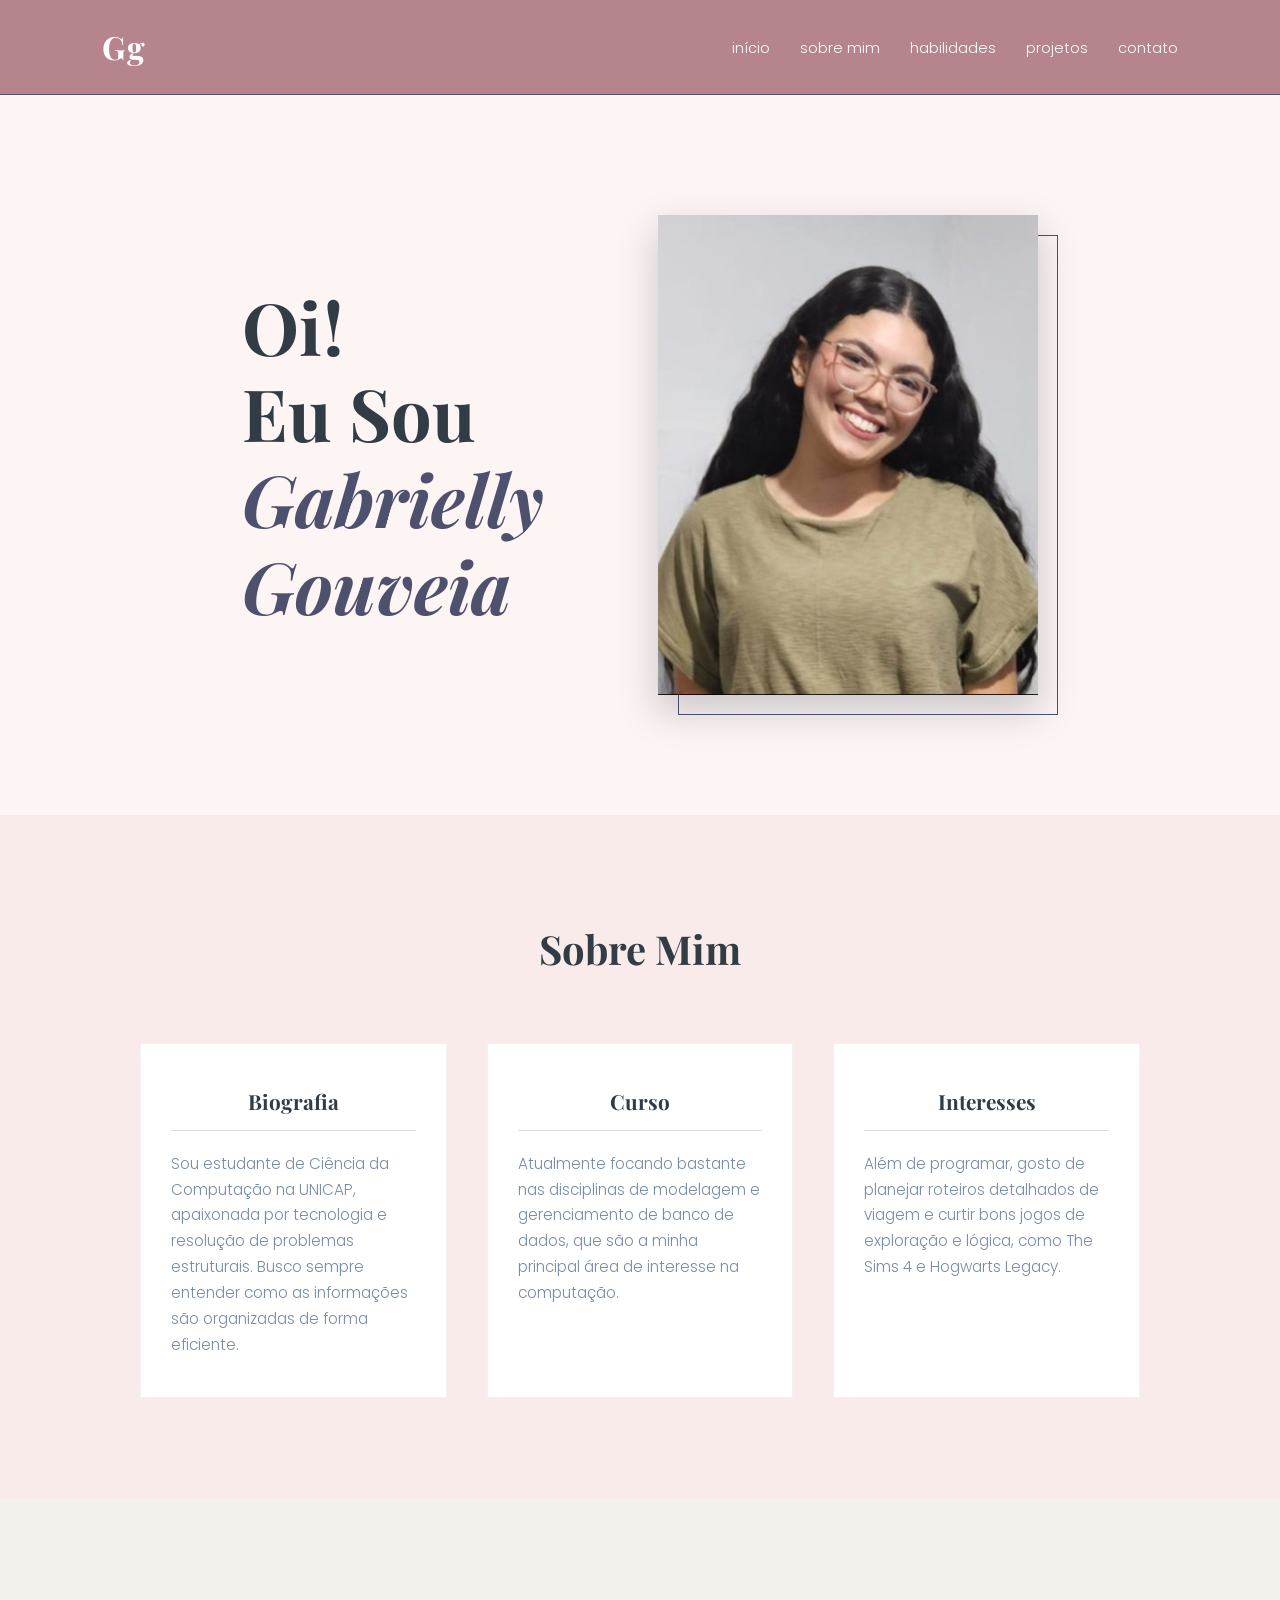
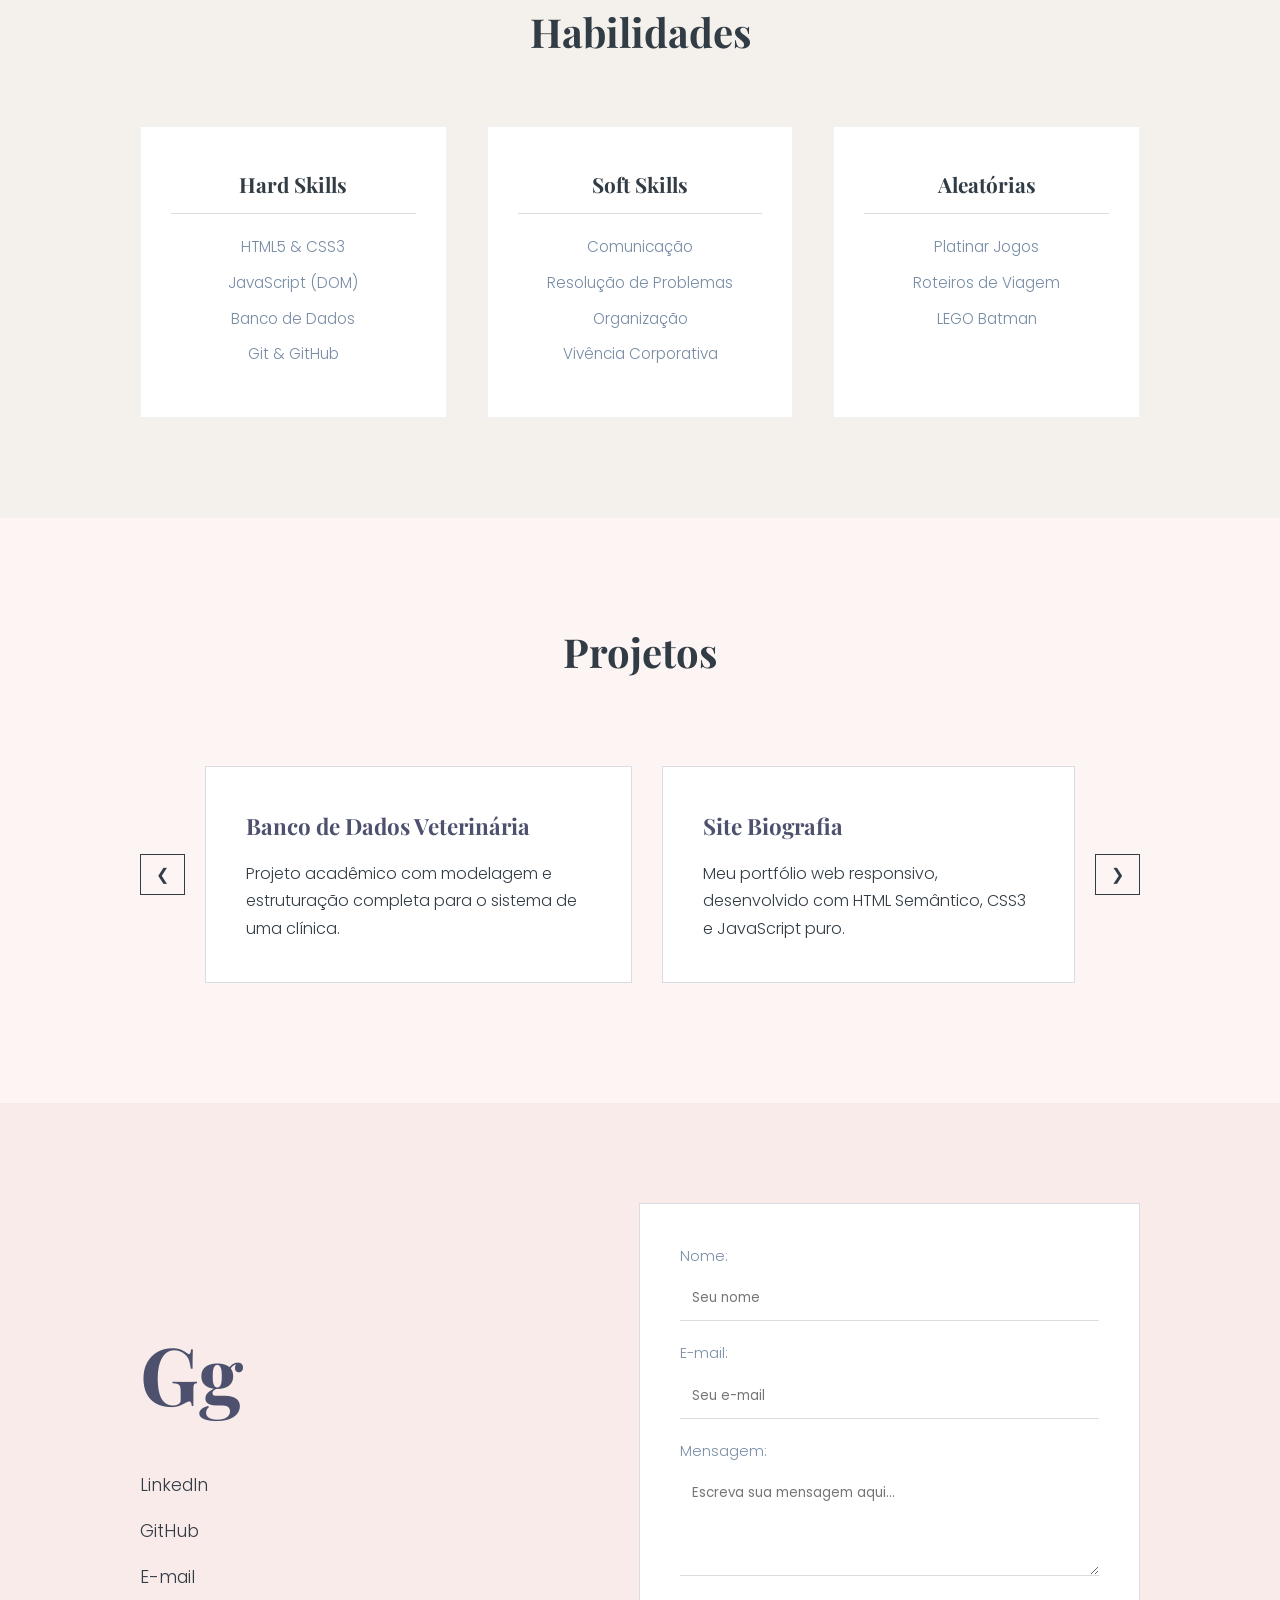
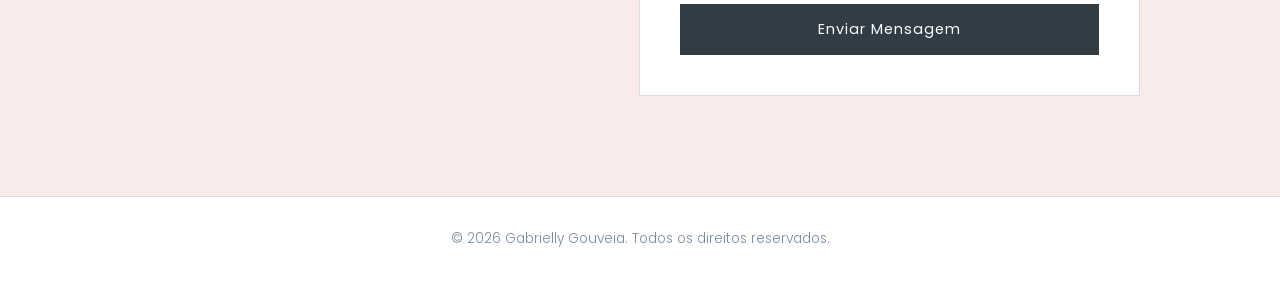
==== index.html @ be33863e "Troca de cores e nome" ====
<!DOCTYPE html>
<html lang="pt-BR">
<head>
    <meta charset="UTF-8">
    <meta name="viewport" content="width=device-width, initial-scale=1.0">
    <title>Gg - Portfólio Gabrielly</title>
    <link href="https://fonts.googleapis.com/css2?family=Playfair+Display:wght@400;700&family=Poppins:wght@300;400;600&display=swap" rel="stylesheet">
    <link rel="stylesheet" href="css/style.css">
</head>
<body>

    <header>
        <div class="logo-area">
            <h1>Gg</h1>
        </div>
        
        <button id="menu-hamburguer">☰</button>

        <nav id="nav-menu">
            <ul>
                <li><a href="#inicio">Início</a></li>
                <li><a href="#sobre-mim">Sobre Mim</a></li>
                <li><a href="#habilidades">Habilidades</a></li>
                <li><a href="#projetos">Projetos</a></li>
                <li><a href="#contato">Contato</a></li>
            </ul>
        </nav>
    </header>

    <main>
        <section id="inicio" class="hero">
            <div class="hero-texto">
                <h2>Oi!<br>Eu Sou<br><span class="nome-destaque">Gabrielly<br>Gouveia</span></h2>
            </div>
            <div class="hero-foto-container">
                <div class="bloco-composicao"></div>
                <img src="img/euverde.jpeg" alt="Foto Gabrielly Gouveia" class="foto-principal">
            </div>
        </section>

        <section id="sobre-mim" class="bg-secundario">
            <div class="conteudo-secao">
                <h2>Sobre Mim</h2>
                <div class="grid-3-colunas">
                    <article class="card">
                        <h3>Biografia</h3>
                        <p>Sou estudante de Ciência da Computação na UNICAP, apaixonada por tecnologia e resolução de problemas estruturais. Busco sempre entender como as informações são organizadas de forma eficiente.</p>
                    </article>
                    <article class="card">
                        <h3>Curso</h3>
                        <p>Atualmente focando bastante nas disciplinas de modelagem e gerenciamento de banco de dados, que são a minha principal área de interesse na computação.</p>
                    </article>
                    <article class="card">
                        <h3>Interesses</h3>
                        <p>Além de programar, gosto de planejar roteiros detalhados de viagem e curtir bons jogos de exploração e lógica, como The Sims 4 e Hogwarts Legacy.</p>
                    </article>
                </div>
            </div>
        </section>

        <section id="habilidades">
            <div class="conteudo-secao">
                <h2>Habilidades</h2>
                <div class="grid-3-colunas">
                    <article class="card-habilidade">
                        <h3>Hard Skills</h3>
                        <ul>
                            <li>HTML5 & CSS3</li>
                            <li>JavaScript (DOM)</li>
                            <li>Banco de Dados</li>
                            <li>Git & GitHub</li>
                        </ul>
                    </article>
                    <article class="card-habilidade">
                        <h3>Soft Skills</h3>
                        <ul>
                            <li>Comunicação</li>
                            <li>Resolução de Problemas</li>
                            <li>Organização</li>
                            <li>Vivência Corporativa</li>
                        </ul>
                    </article>
                    <article class="card-habilidade">
                        <h3>Aleatórias</h3>
                        <ul>
                            <li>Platinar Jogos</li>
                            <li>Roteiros de Viagem</li>
                            <li>LEGO Batman</li>
                        </ul>
                    </article>
                </div>
            </div>
        </section>

        <section id="projetos" class="bg-secundario">
            <div class="conteudo-secao">
                <h2>Projetos</h2>
                <div class="carrossel-wrapper">
                    <button id="btn-ant" class="seta-carrossel">❮</button>
                    
                    <div class="projetos-container">
                        <article class="projeto-item">
                            <h3>Banco de Dados Veterinária</h3>
                            <p>Projeto acadêmico com modelagem e estruturação completa para o sistema de uma clínica.</p>
                        </article>
                        <article class="projeto-item">
                            <h3>Site Biografia</h3>
                            <p>Meu portfólio web responsivo, desenvolvido com HTML Semântico, CSS3 e JavaScript puro.</p>
                        </article>
                        </div>

                    <button id="btn-prox" class="seta-carrossel">❯</button>
                </div>
            </div>
        </section>

        <section id="contato">
            <div class="conteudo-secao contato-container">
                <div class="contato-info">
                    <h1 class="logo-grande">Gg</h1>
                    <div class="redes-links">
                        <a href="#" target="_blank">LinkedIn</a>
                        <a href="#" target="_blank">GitHub</a>
                        <a href="#">E-mail</a>
                    </div>
                </div>
                
                <form id="form-contato" class="form-estilizado">
                    <div>
                        <label for="nome">Nome:</label>
                        <input type="text" id="nome" name="nome" placeholder="Seu nome">
                    </div>
                    <div>
                        <label for="email">E-mail:</label>
                        <input type="email" id="email" name="email" placeholder="Seu e-mail">
                    </div>
                    <div>
                        <label for="mensagem">Mensagem:</label>
                        <textarea id="mensagem" name="mensagem" rows="4" placeholder="Escreva sua mensagem aqui..."></textarea>
                    </div>
                    <button type="submit">Enviar Mensagem</button>
                </form>
            </div>
        </section>
    </main>

    <footer>
        <p>&copy; <span id="ano-atual"></span> Gabrielly Gouveia. Todos os direitos reservados.</p>
    </footer>

    <script src="js/script.js"></script>
</body>
</html>
---- css/style.css ----
/* --- PALETA DE CORES DEFINITIVA --- */
:root {
    --azul-ardosia: #4d516d;    /* Detalhes do menu e interações */
    --azul-texto: #313c45;       /* Textos principais */
    --azul-secundario: #778ca4;   /* Textos mais leves/parágrafos */
    
    --rosa-antigo: #b5848d;      /* Cor principal da barra de navegação */
    
    /* Fundos alternados claríssimos */
    --bg-creme-rosa: #fdf4f4;    /* Tom 1 (Início e Projetos) */
    --bg-blush-suave: #f9ebea;    /* Tom 2 (Sobre Mim e Contato) */
    --bg-rosado: #f4f0ec;    /* Tom 3 (Habilidades) */
    
    --branco-puro: #ffffff;      /* Para os cards saltarem da tela */
    --linha-delicada: rgba(77, 81, 109, 0.2); 
}

/* --- RESET BÁSICO --- */
* {
    margin: 0;
    padding: 0;
    box-sizing: border-box;
}

body {
    /* Fonte Poppins para leitura limpa */
    font-family: 'Poppins', sans-serif;
    background-color: var(--bg-creme-rosa); 
    color: var(--azul-texto);
    line-height: 1.7;
    font-weight: 300;
}

/* Fonte Playfair Display para todos os títulos (A estética "Ananya") */
h1, h2, h3, .logo-grande, .nome-destaque {
    font-family: 'Playfair Display', serif;
    font-weight: 700;
}

/* --- HEADER MINIMALISTA --- */
header {
    background-color: var(--rosa-antigo);
    padding: 20px 8%;
    display: flex; 
    justify-content: space-between;
    align-items: center;
    position: sticky; 
    top: 0;
    z-index: 1000;
    /* Linha fina e delicada na cor exata que você pediu */
    border-bottom: 1px solid var(--azul-ardosia);
}

header h1 {
    font-size: 2rem;
    color: var(--branco-puro);
    letter-spacing: 1px;
}

nav ul {
    list-style: none;
    display: flex;
    gap: 30px;
}

nav a {
    color: var(--branco-puro);
    text-decoration: none;
    font-size: 0.9rem;
    transition: 0.3s;
    text-transform: lowercase; /* Dá um ar mais moderno e sutil */
}

nav a:hover {
    color: var(--azul-texto); 
}

#menu-hamburguer {
    display: none;
    background: none;
    border: none;
    color: var(--branco-puro);
    font-size: 25px;
    cursor: pointer;
}

/* --- SEÇÕES E DIVISÓRIAS (Com as cores que você mapeou) --- */
section {
    padding: 100px 8%;
}

#inicio, #projetos {
    background-color: var(--bg-creme-rosa);
}

#sobre-mim, #contato {
    background-color: var(--bg-blush-suave);
}

#habilidades {
    background-color: var(--bg-rosado);
}

.bg-branco {
    background-color: var(--branco-puro);
}

.conteudo-secao {
    max-width: 1000px;
    margin: 0 auto;
}

h2 {
    font-size: 2.5rem;
    margin-bottom: 60px;
    text-align: center;
    color: var(--azul-texto); 
}

/* --- HERO SECTION (INÍCIO) --- */
.hero {
    display: flex;
    justify-content: space-between;
    align-items: center;
    min-height: 80vh;
    max-width: 1000px;
    margin: 0 auto;
    gap: 50px;
}

.hero-texto h2 {
    text-align: left;
    font-size: 4.5rem; /* Letra bem grande como na referência */
    line-height: 1.2;
    color: var(--azul-texto);
    margin-bottom: 0;
}

.nome-destaque {
    color: var(--azul-ardosia);
    font-style: italic; /* Toque elegante no nome */
}

.hero-foto-container {
    position: relative;
    width: 380px;
    height: 480px;
}

/* Bloco estético mais sutil */
.bloco-composicao {
    position: absolute;
    top: 20px;
    left: 20px;
    width: 100%;
    height: 100%;
    border: 1px solid var(--azul-ardosia); /* Apenas o contorno vazado, bem chique */
    z-index: 1;
}

.foto-principal {
    position: absolute;
    width: 100%;
    height: 100%;
    object-fit: cover;
    z-index: 2;
    /* AQUI ESTÁ A SOMBRA ADICIONADA: Elegante e suave */
    box-shadow: 0 15px 35px rgba(49, 60, 69, 0.25);
}

/* --- GRIDS (SOBRE MIM E HABILIDADES) --- */
.grid-3-colunas {
    display: flex;
    justify-content: space-between;
    gap: 40px;
}

.card, .card-habilidade {
    background-color: var(--branco-puro);
    padding: 40px 30px;
    flex: 1;
    border: 1px solid rgba(0,0,0,0.05); /* Borda quase invisível */
    transition: transform 0.3s ease;
}

/* Invertendo a cor do card se ele estiver na seção branca */
.bg-branco .card {
    background-color: var(--bg-creme-rosa);
    border: none;
}

.card:hover, .card-habilidade:hover {
    transform: translateY(-5px);
}

.card h3, .card-habilidade h3 {
    color: var(--azul-texto);
    margin-bottom: 20px;
    font-size: 1.3rem;
    text-align: center;
    border-bottom: 1px solid var(--linha-delicada);
    padding-bottom: 10px;
}

.card p, .card-habilidade ul {
    font-size: 0.95rem;
    color: var(--azul-secundario);
}

.card-habilidade ul {
    list-style-type: none; /* Tirando as bolinhas pra ficar mais limpo */
    text-align: center;
}

.card-habilidade li {
    margin-bottom: 10px;
}

/* --- CARROSSEL DE PROJETOS --- */
.carrossel-wrapper { 
    display: flex; 
    align-items: center; 
    gap: 20px; 
}

.projetos-container { 
    display: flex; 
    overflow-x: auto; 
    gap: 30px; 
    scroll-behavior: smooth; 
    padding: 20px 0; 
}

.projetos-container::-webkit-scrollbar { 
    display: none; 
}

.projeto-item {
    min-width: 320px;
    background: var(--branco-puro);
    padding: 40px;
    border: 1px solid var(--linha-delicada);
}

.projeto-item h3 {
    color: var(--azul-ardosia);
    margin-bottom: 15px;
    font-size: 1.4rem;
}

.seta-carrossel {
    background-color: transparent;
    color: var(--azul-texto);
    border: 1px solid var(--azul-texto);
    padding: 10px 15px;
    cursor: pointer;
    font-size: 1rem;
    transition: 0.3s;
}

.seta-carrossel:hover {
    background-color: var(--azul-texto);
    color: var(--branco-puro);
}

/* --- CONTATO --- */
.contato-container {
    display: flex;
    justify-content: space-between;
    gap: 80px;
    align-items: center;
}

.contato-info { flex: 1; }

.logo-grande { 
    font-size: 5rem; 
    color: var(--azul-ardosia); 
    margin-bottom: 30px; 
}

.redes-links { 
    display: flex; 
    flex-direction: column; 
    gap: 15px; 
}

.redes-links a { 
    color: var(--azul-texto); 
    text-decoration: none; 
    font-size: 1.1rem; 
    border-bottom: 1px solid transparent;
    width: fit-content;
    transition: 0.3s;
}

.redes-links a:hover {
    border-bottom: 1px solid var(--azul-ardosia);
    color: var(--azul-ardosia);
}

.form-estilizado { 
    flex: 1; 
    background: var(--branco-puro); 
    padding: 40px; 
    border: 1px solid var(--linha-delicada);
}

.form-estilizado div { margin-bottom: 20px; }
.form-estilizado label { display: block; margin-bottom: 8px; font-size: 0.9rem; color: var(--azul-secundario); }
.form-estilizado input, .form-estilizado textarea { 
    width: 100%; 
    padding: 12px; 
    border: none; 
    border-bottom: 1px solid var(--linha-delicada); 
    background-color: transparent;
    font-family: 'Poppins', sans-serif;
    outline: none;
    color: var(--azul-texto);
}
.form-estilizado input:focus, .form-estilizado textarea:focus {
    border-bottom: 1px solid var(--azul-ardosia);
}

.form-estilizado button { 
    background-color: var(--azul-texto); 
    color: var(--branco-puro); 
    border: none; 
    padding: 15px 30px; 
    cursor: pointer; 
    font-family: 'Poppins', sans-serif;
    font-size: 0.9rem;
    letter-spacing: 1px;
    width: 100%; 
    transition: 0.3s;
}
.form-estilizado button:hover { 
    background-color: var(--azul-ardosia); 
}

/* --- FOOTER --- */
footer { 
    background-color: var(--branco-puro);
    color: var(--azul-secundario); 
    text-align: center; 
    padding: 30px; 
    font-size: 0.85rem;
    border-top: 1px solid var(--linha-delicada);
}

/* --- RESPONSIVIDADE (MOBILE) --- */
@media (max-width: 900px) {
    header { padding: 15px 5%; }
    
    #menu-hamburguer { display: block; }
    #nav-menu { display: none; position: absolute; top: 70px; left: 0; width: 100%; background-color: var(--rosa-antigo); border-bottom: 1px solid var(--linha-delicada); }
    #nav-menu.ativo { display: block; }
    #nav-menu ul { flex-direction: column; text-align: center; padding: 30px 0; gap: 20px;}
    
    .hero { flex-direction: column; text-align: center; padding-top: 50px; }
    .hero-texto h2 { text-align: center; font-size: 3.5rem; }
    .hero-foto-container { width: 100%; max-width: 350px; height: 400px; margin-top: 30px; }
    
    .grid-3-colunas { flex-direction: column; gap: 30px; }
    .contato-container { flex-direction: column; text-align: center; gap: 40px; }
    .redes-links { align-items: center; }
}
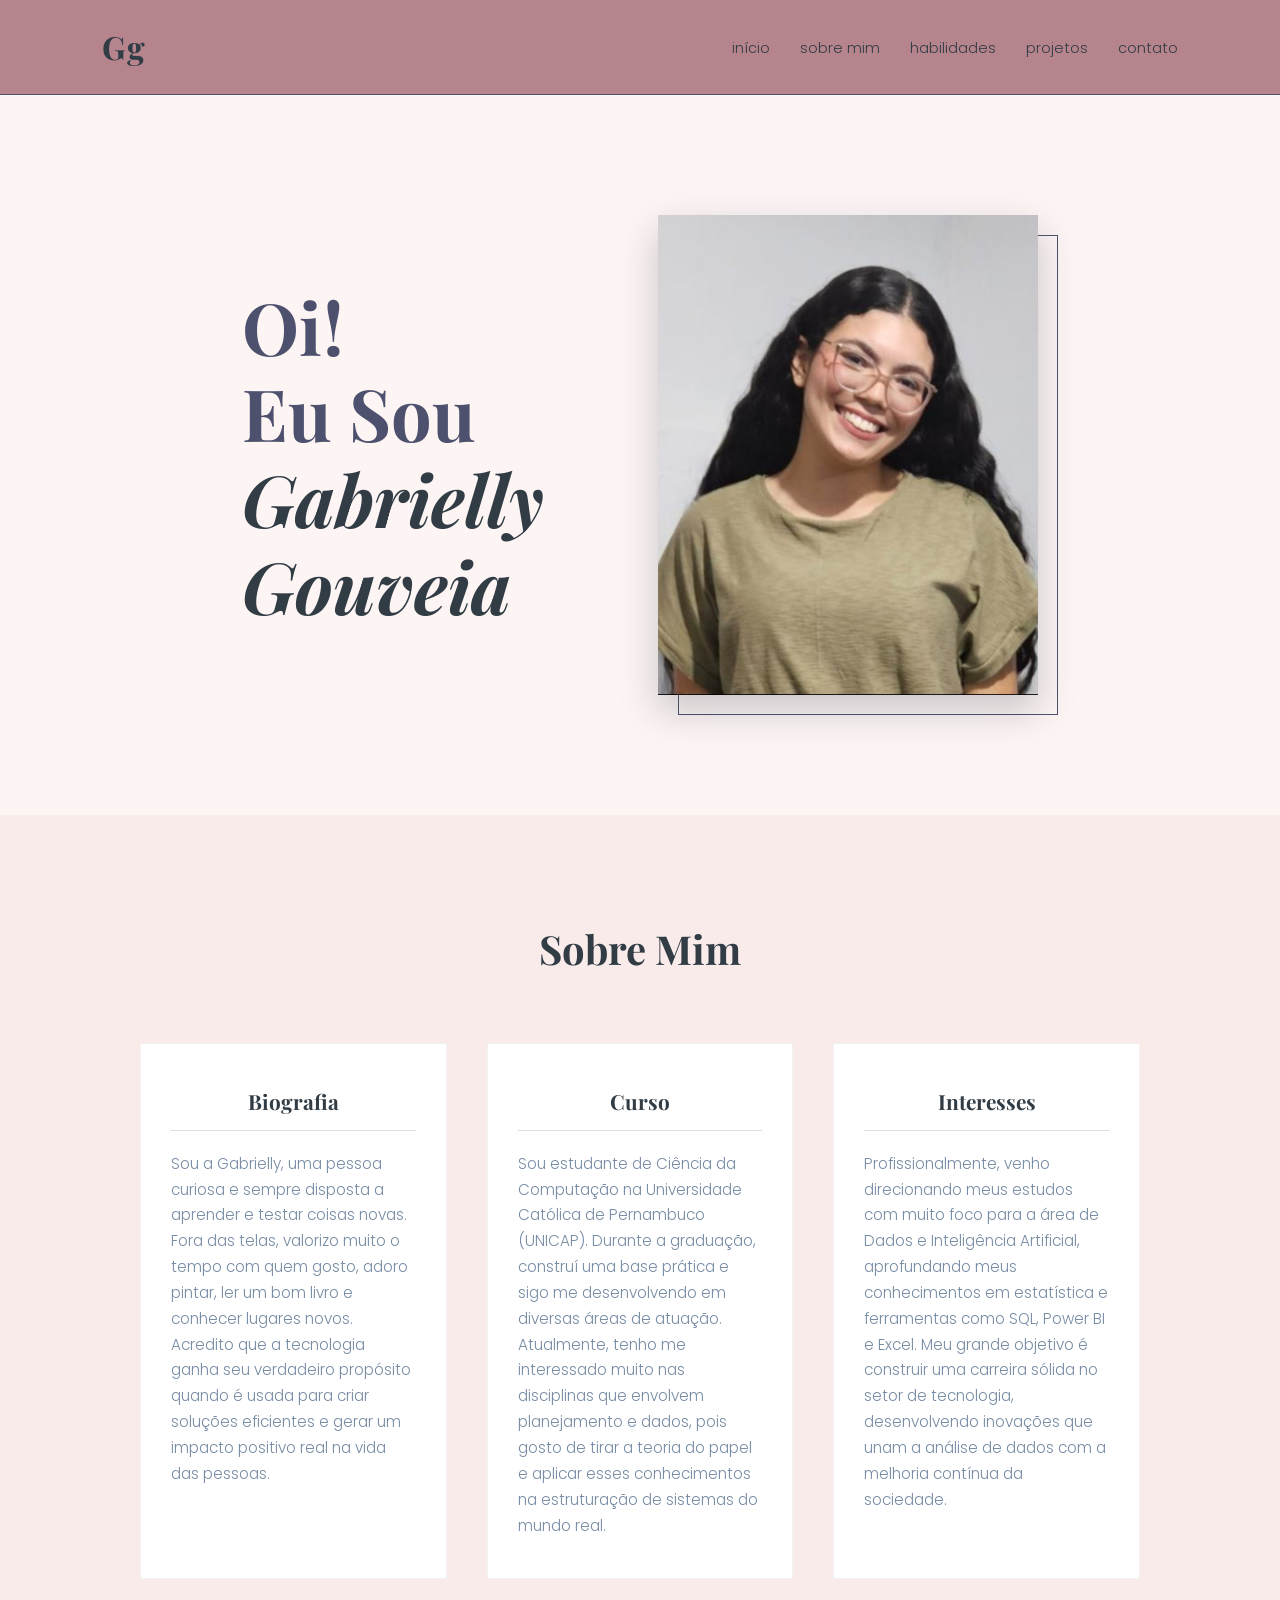
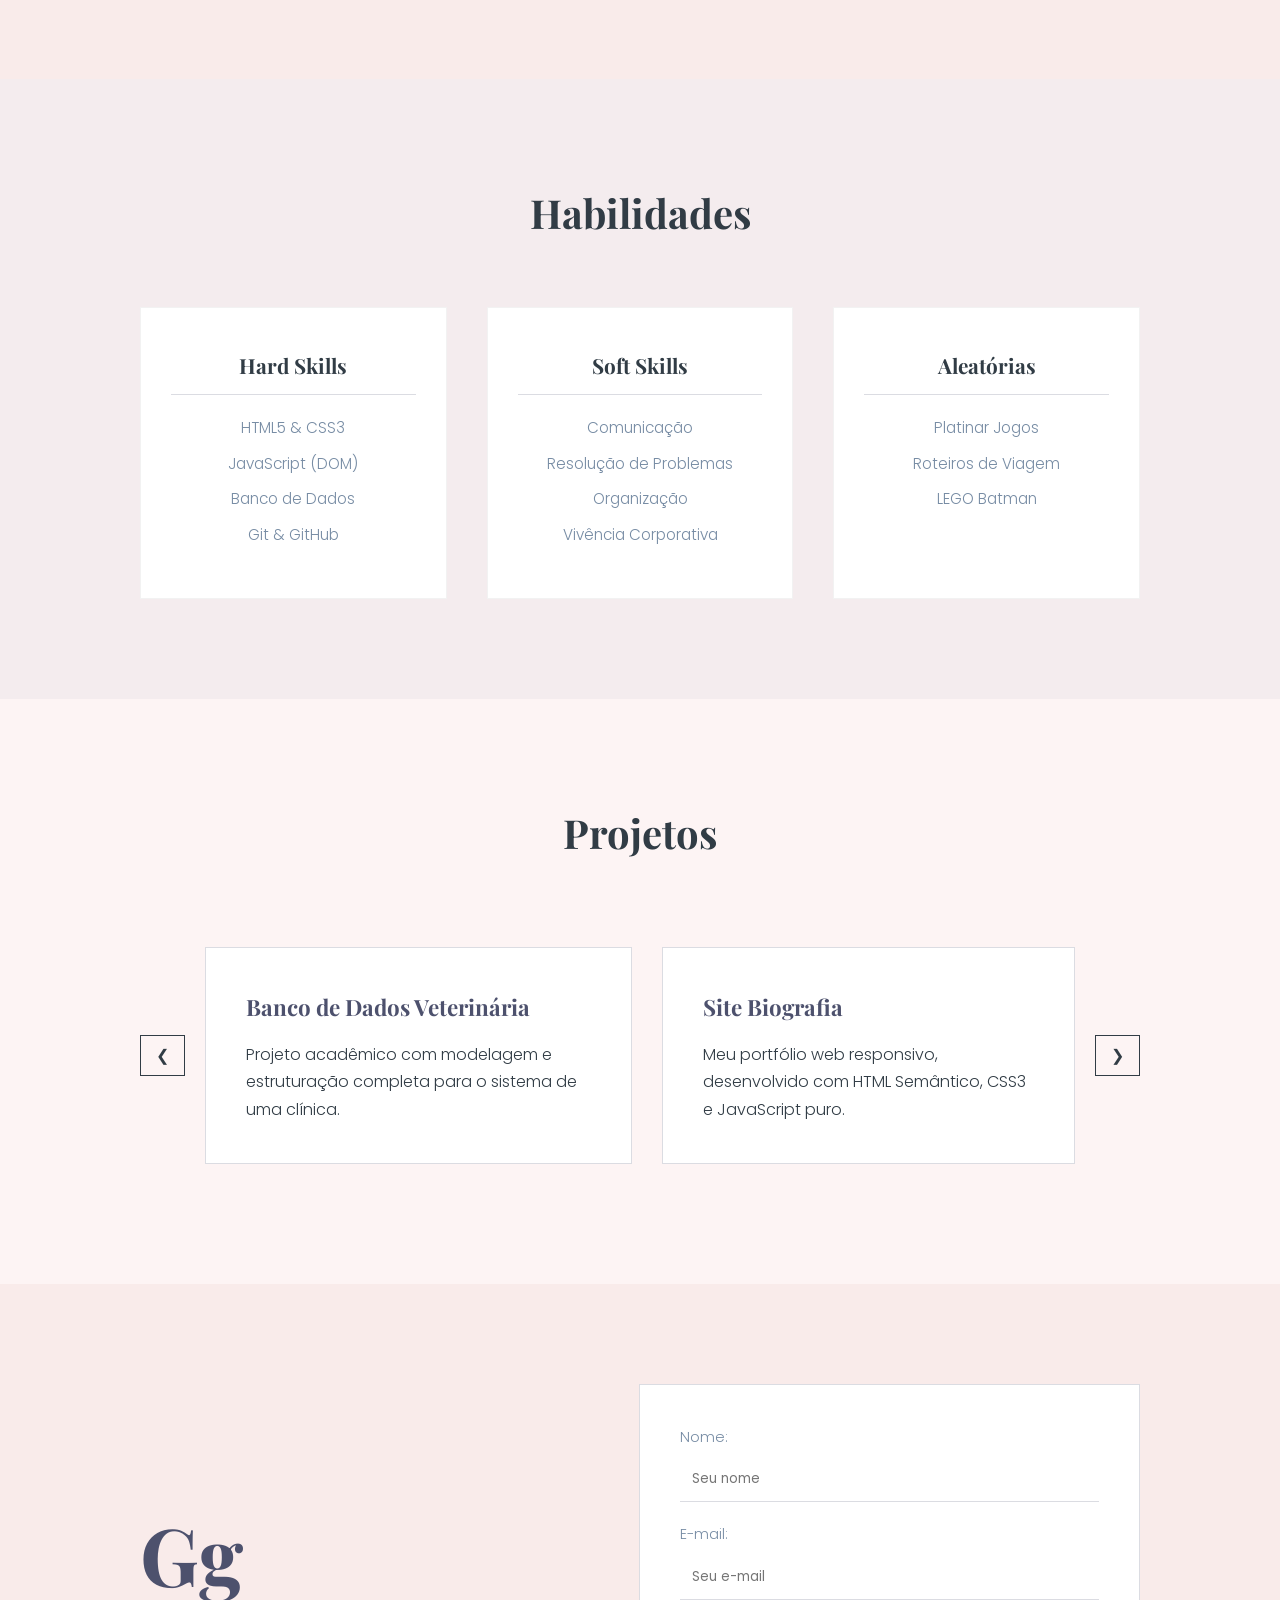
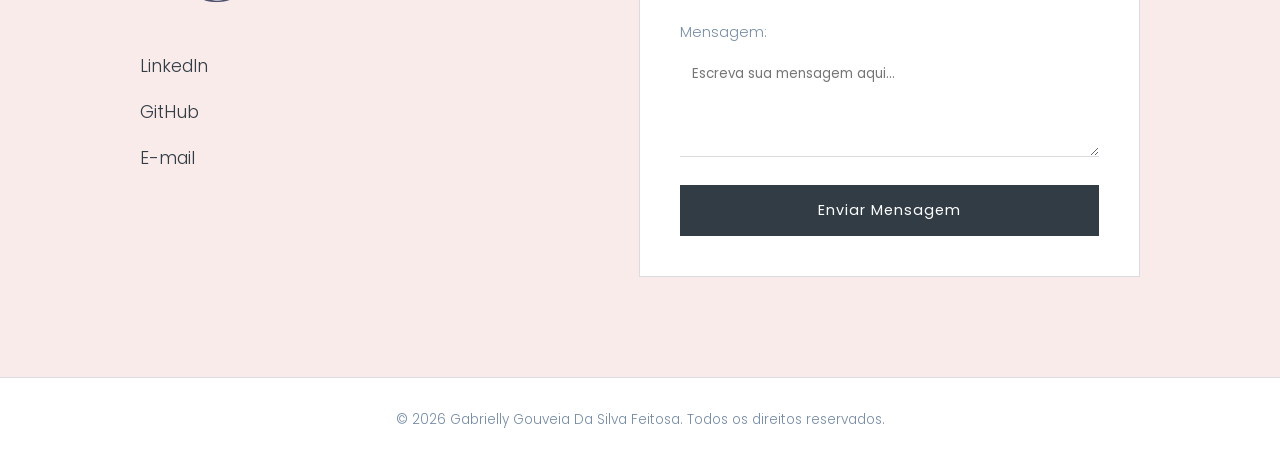
==== commit 2a530601: "Dados atualizados 1" ====
--- a/index.html
+++ b/index.html
@@ -38,22 +38,26 @@
             </div>
         </section>
 
-        <section id="sobre-mim" class="bg-secundario">
+        <section id="sobre-mim" class="bg-tom2">
             <div class="conteudo-secao">
                 <h2>Sobre Mim</h2>
                 <div class="grid-3-colunas">
+                    
                     <article class="card">
                         <h3>Biografia</h3>
-                        <p>Sou estudante de Ciência da Computação na UNICAP, apaixonada por tecnologia e resolução de problemas estruturais. Busco sempre entender como as informações são organizadas de forma eficiente.</p>
+                        <p>Sou a Gabrielly, uma pessoa curiosa e sempre disposta a aprender e testar coisas novas. Fora das telas, valorizo muito o tempo com quem gosto, adoro pintar, ler um bom livro e conhecer lugares novos. Acredito que a tecnologia ganha seu verdadeiro propósito quando é usada para criar soluções eficientes e gerar um impacto positivo real na vida das pessoas.</p>
                     </article>
+
                     <article class="card">
                         <h3>Curso</h3>
-                        <p>Atualmente focando bastante nas disciplinas de modelagem e gerenciamento de banco de dados, que são a minha principal área de interesse na computação.</p>
+                        <p>Sou estudante de Ciência da Computação na Universidade Católica de Pernambuco (UNICAP). Durante a graduação, construí uma base prática e sigo me desenvolvendo em diversas áreas de atuação. Atualmente, tenho me interessado muito nas disciplinas que envolvem planejamento e dados, pois gosto de tirar a teoria do papel e aplicar esses conhecimentos na estruturação de sistemas do mundo real.</p>
                     </article>
+
                     <article class="card">
                         <h3>Interesses</h3>
-                        <p>Além de programar, gosto de planejar roteiros detalhados de viagem e curtir bons jogos de exploração e lógica, como The Sims 4 e Hogwarts Legacy.</p>
+                        <p>Profissionalmente, venho direcionando meus estudos com muito foco para a área de Dados e Inteligência Artificial, aprofundando meus conhecimentos em estatística e ferramentas como SQL, Power BI e Excel. Meu grande objetivo é construir uma carreira sólida no setor de tecnologia, desenvolvendo inovações que unam a análise de dados com a melhoria contínua da sociedade.</p>
                     </article>
+
                 </div>
             </div>
         </section>
@@ -119,9 +123,9 @@
                 <div class="contato-info">
                     <h1 class="logo-grande">Gg</h1>
                     <div class="redes-links">
-                        <a href="#" target="_blank">LinkedIn</a>
-                        <a href="#" target="_blank">GitHub</a>
-                        <a href="#">E-mail</a>
+                        <a href=https://www.linkedin.com/in/gabriellygouveia/ target="_blank">LinkedIn</a>
+                        <a href=https://github.com/GabriellyGouveia target="_blank">GitHub</a>
+                        <a href=gabriellygouveiatw@gmail.com>E-mail</a>
                     </div>
                 </div>
                 
@@ -145,7 +149,7 @@
     </main>
 
     <footer>
-        <p>&copy; <span id="ano-atual"></span> Gabrielly Gouveia. Todos os direitos reservados.</p>
+        <p>&copy; <span id="ano-atual"></span> Gabrielly Gouveia Da Silva Feitosa. Todos os direitos reservados.</p>
     </footer>
 
     <script src="js/script.js"></script>
--- a/css/style.css
+++ b/css/style.css
@@ -9,7 +9,7 @@
     /* Fundos alternados claríssimos */
     --bg-creme-rosa: #fdf4f4;    /* Tom 1 (Início e Projetos) */
     --bg-blush-suave: #f9ebea;    /* Tom 2 (Sobre Mim e Contato) */
-    --bg-rosado: #f4f0ec;    /* Tom 3 (Habilidades) */
+    --bg-rosado: #f4ecee;    /* Tom 3 (Habilidades) */
     
     --branco-puro: #ffffff;      /* Para os cards saltarem da tela */
     --linha-delicada: rgba(77, 81, 109, 0.2); 
@@ -53,10 +53,11 @@
 
 header h1 {
     font-size: 2rem;
-    color: var(--branco-puro);
+    color: var(--azul-texto); /* Cor alterada para escuro */
     letter-spacing: 1px;
 }
 
+/* Essa parte continua intacta para não quebrar o layout: */
 nav ul {
     list-style: none;
     display: flex;
@@ -64,22 +65,22 @@
 }
 
 nav a {
-    color: var(--branco-puro);
+    color: var(--azul-texto); /* Cor alterada para escuro */
     text-decoration: none;
     font-size: 0.9rem;
     transition: 0.3s;
-    text-transform: lowercase; /* Dá um ar mais moderno e sutil */
+    text-transform: lowercase; 
 }
 
 nav a:hover {
-    color: var(--azul-texto); 
+    color: var(--branco-puro); /* Efeito de contraste branco ao passar o mouse */
 }
 
 #menu-hamburguer {
     display: none;
     background: none;
     border: none;
-    color: var(--branco-puro);
+    color: var(--azul-texto); /* Cor alterada para escuro */
     font-size: 25px;
     cursor: pointer;
 }
@@ -130,15 +131,17 @@
 
 .hero-texto h2 {
     text-align: left;
-    font-size: 4.5rem; /* Letra bem grande como na referência */
+    font-size: 4.5rem; 
     line-height: 1.2;
-    color: var(--azul-texto);
+    /* Colocamos a cor mais clara e suave aqui */
+    color: var(--azul-ardosia); 
     margin-bottom: 0;
 }
 
 .nome-destaque {
-    color: var(--azul-ardosia);
-    font-style: italic; /* Toque elegante no nome */
+    /* Colocamos a cor mais forte e escura aqui para dar destaque ao seu nome */
+    color: var(--azul-texto); 
+    font-style: italic; 
 }
 
 .hero-foto-container {
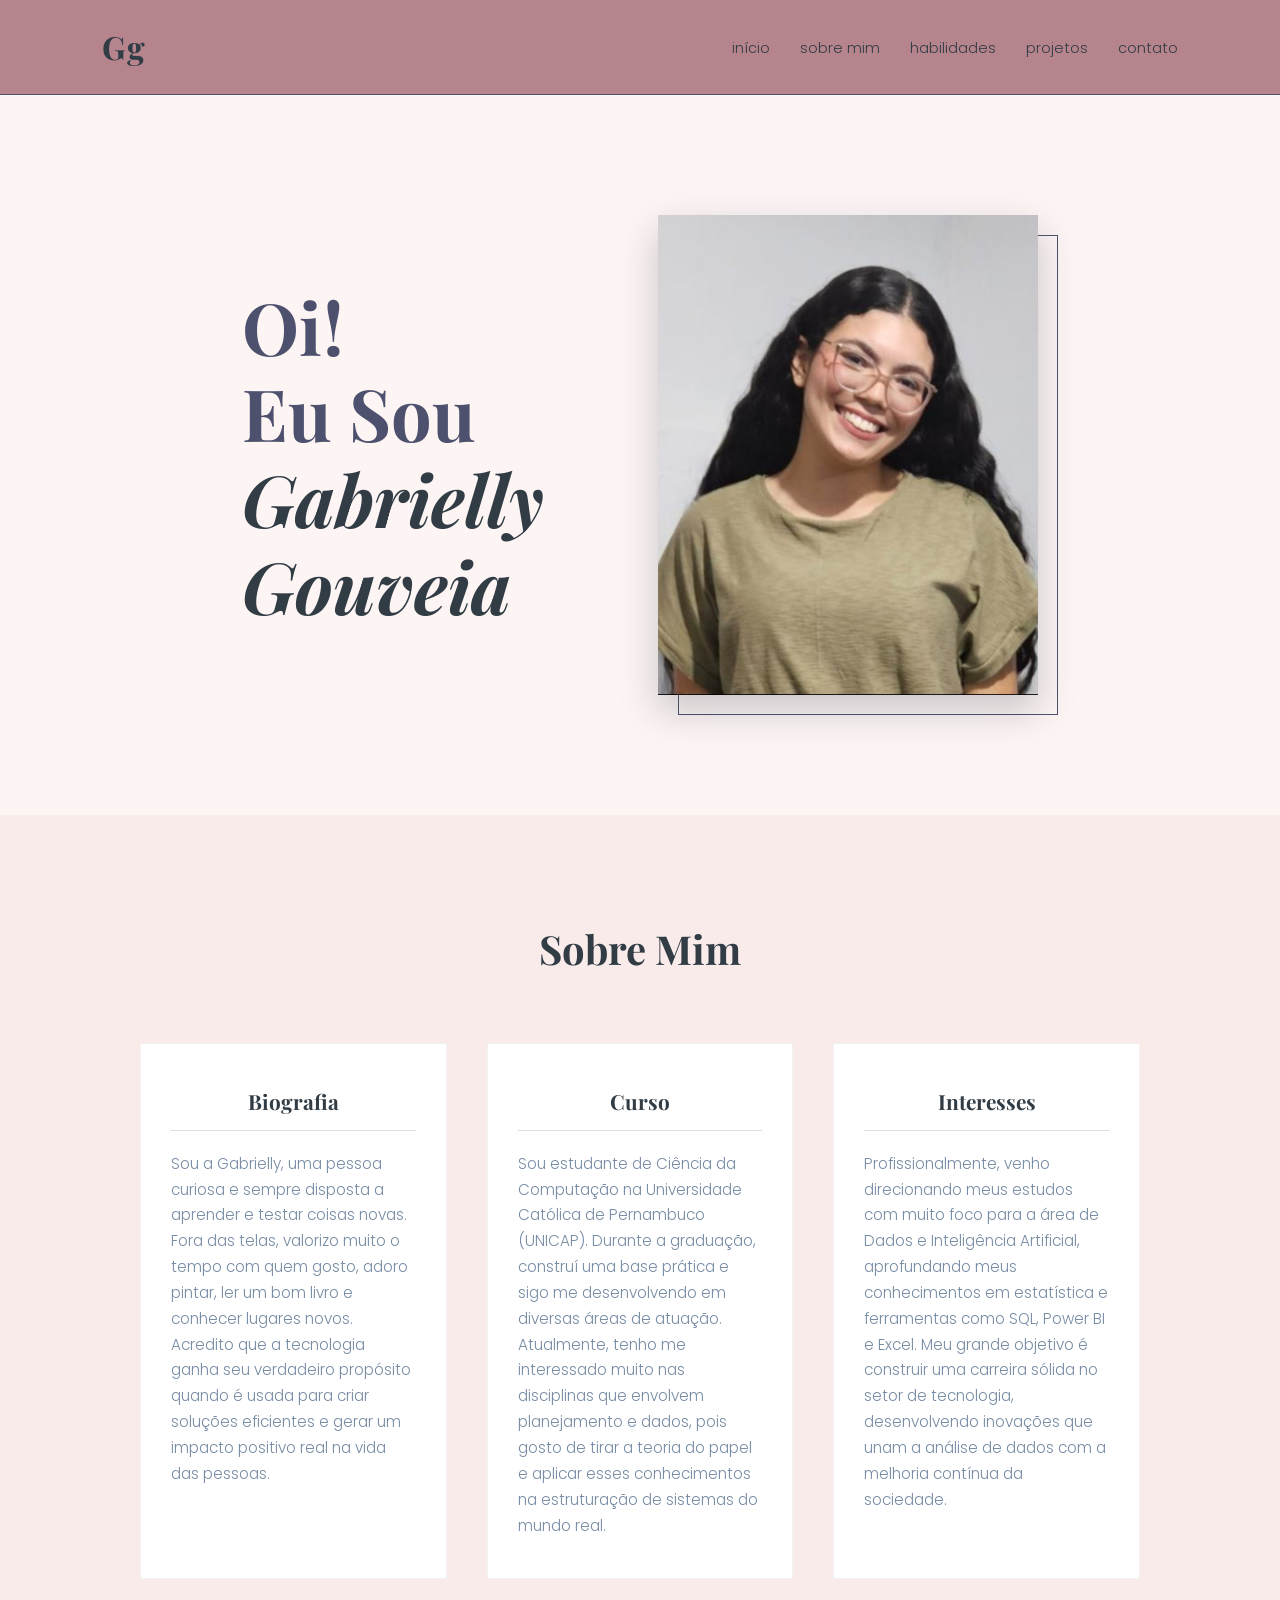
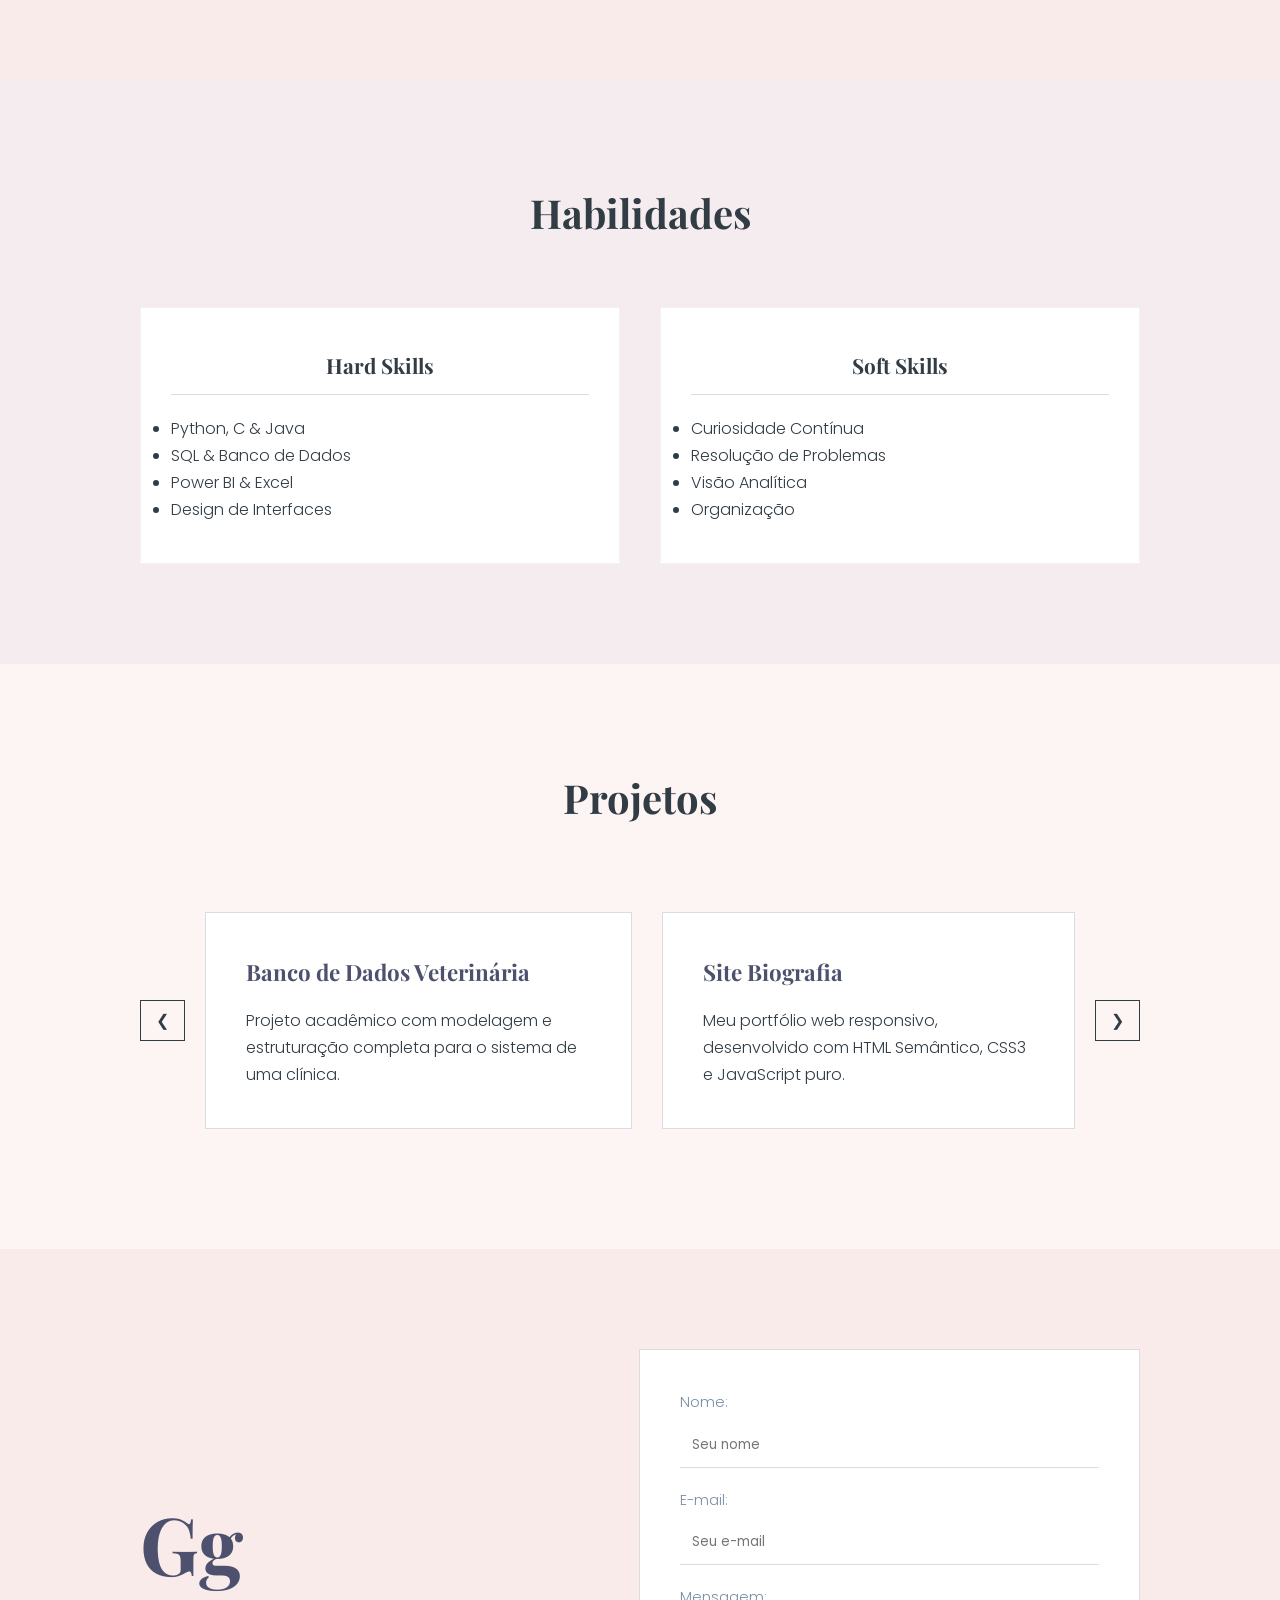
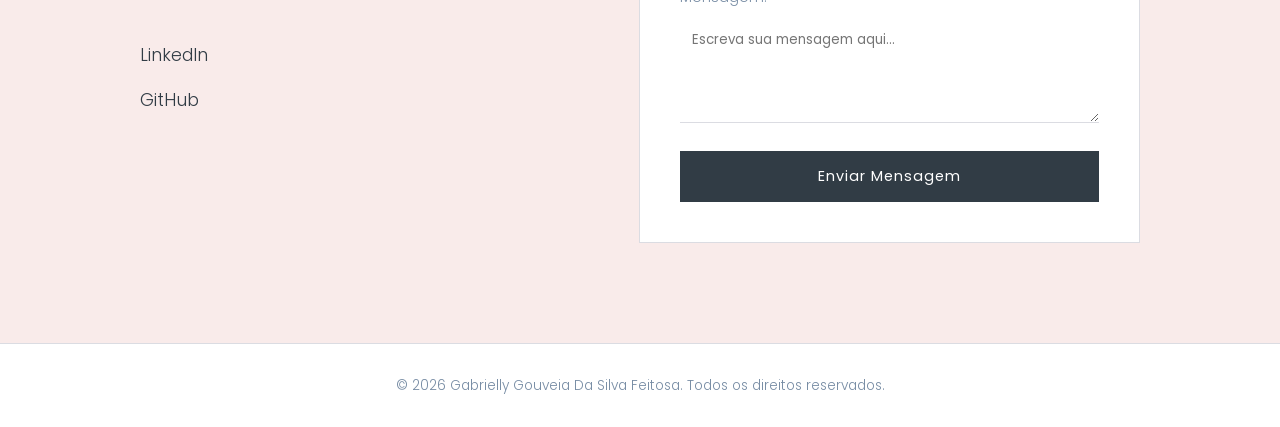
==== commit 3232a7c4: "Habilidades atualizadas" ====
--- a/index.html
+++ b/index.html
@@ -62,36 +62,31 @@
             </div>
         </section>
 
-        <section id="habilidades">
+        <section id="habilidades" class="bg-tom3">
             <div class="conteudo-secao">
                 <h2>Habilidades</h2>
                 <div class="grid-3-colunas">
-                    <article class="card-habilidade">
+                    
+                    <article class="card">
                         <h3>Hard Skills</h3>
                         <ul>
-                            <li>HTML5 & CSS3</li>
-                            <li>JavaScript (DOM)</li>
-                            <li>Banco de Dados</li>
-                            <li>Git & GitHub</li>
+                            <li>Python, C & Java</li>
+                            <li>SQL & Banco de Dados</li>
+                            <li>Power BI & Excel</li>
+                            <li>Design de Interfaces</li>
                         </ul>
                     </article>
-                    <article class="card-habilidade">
+
+                    <article class="card">
                         <h3>Soft Skills</h3>
                         <ul>
-                            <li>Comunicação</li>
+                            <li>Curiosidade Contínua</li>
                             <li>Resolução de Problemas</li>
+                            <li>Visão Analítica</li>
                             <li>Organização</li>
-                            <li>Vivência Corporativa</li>
                         </ul>
                     </article>
-                    <article class="card-habilidade">
-                        <h3>Aleatórias</h3>
-                        <ul>
-                            <li>Platinar Jogos</li>
-                            <li>Roteiros de Viagem</li>
-                            <li>LEGO Batman</li>
-                        </ul>
-                    </article>
+
                 </div>
             </div>
         </section>
@@ -125,7 +120,6 @@
                     <div class="redes-links">
                         <a href=https://www.linkedin.com/in/gabriellygouveia/ target="_blank">LinkedIn</a>
                         <a href=https://github.com/GabriellyGouveia target="_blank">GitHub</a>
-                        <a href=gabriellygouveiatw@gmail.com>E-mail</a>
                     </div>
                 </div>
                 
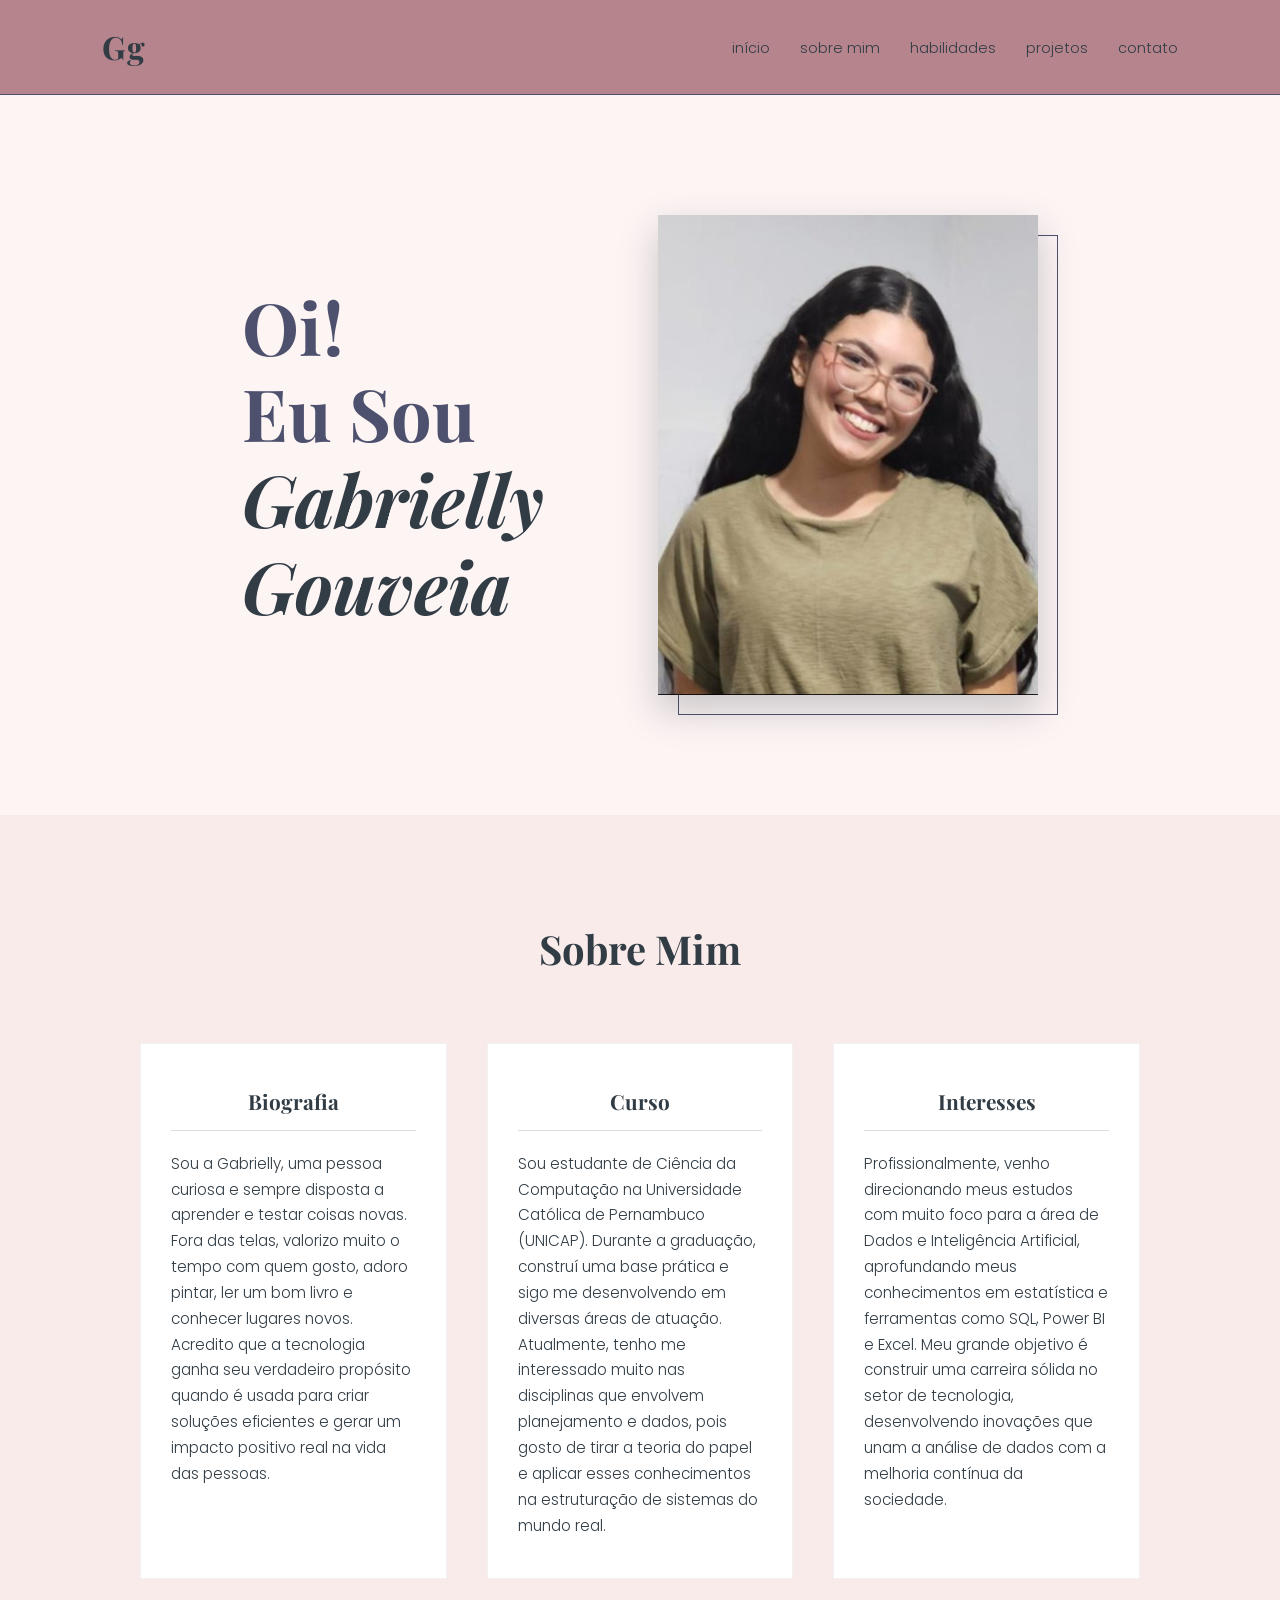
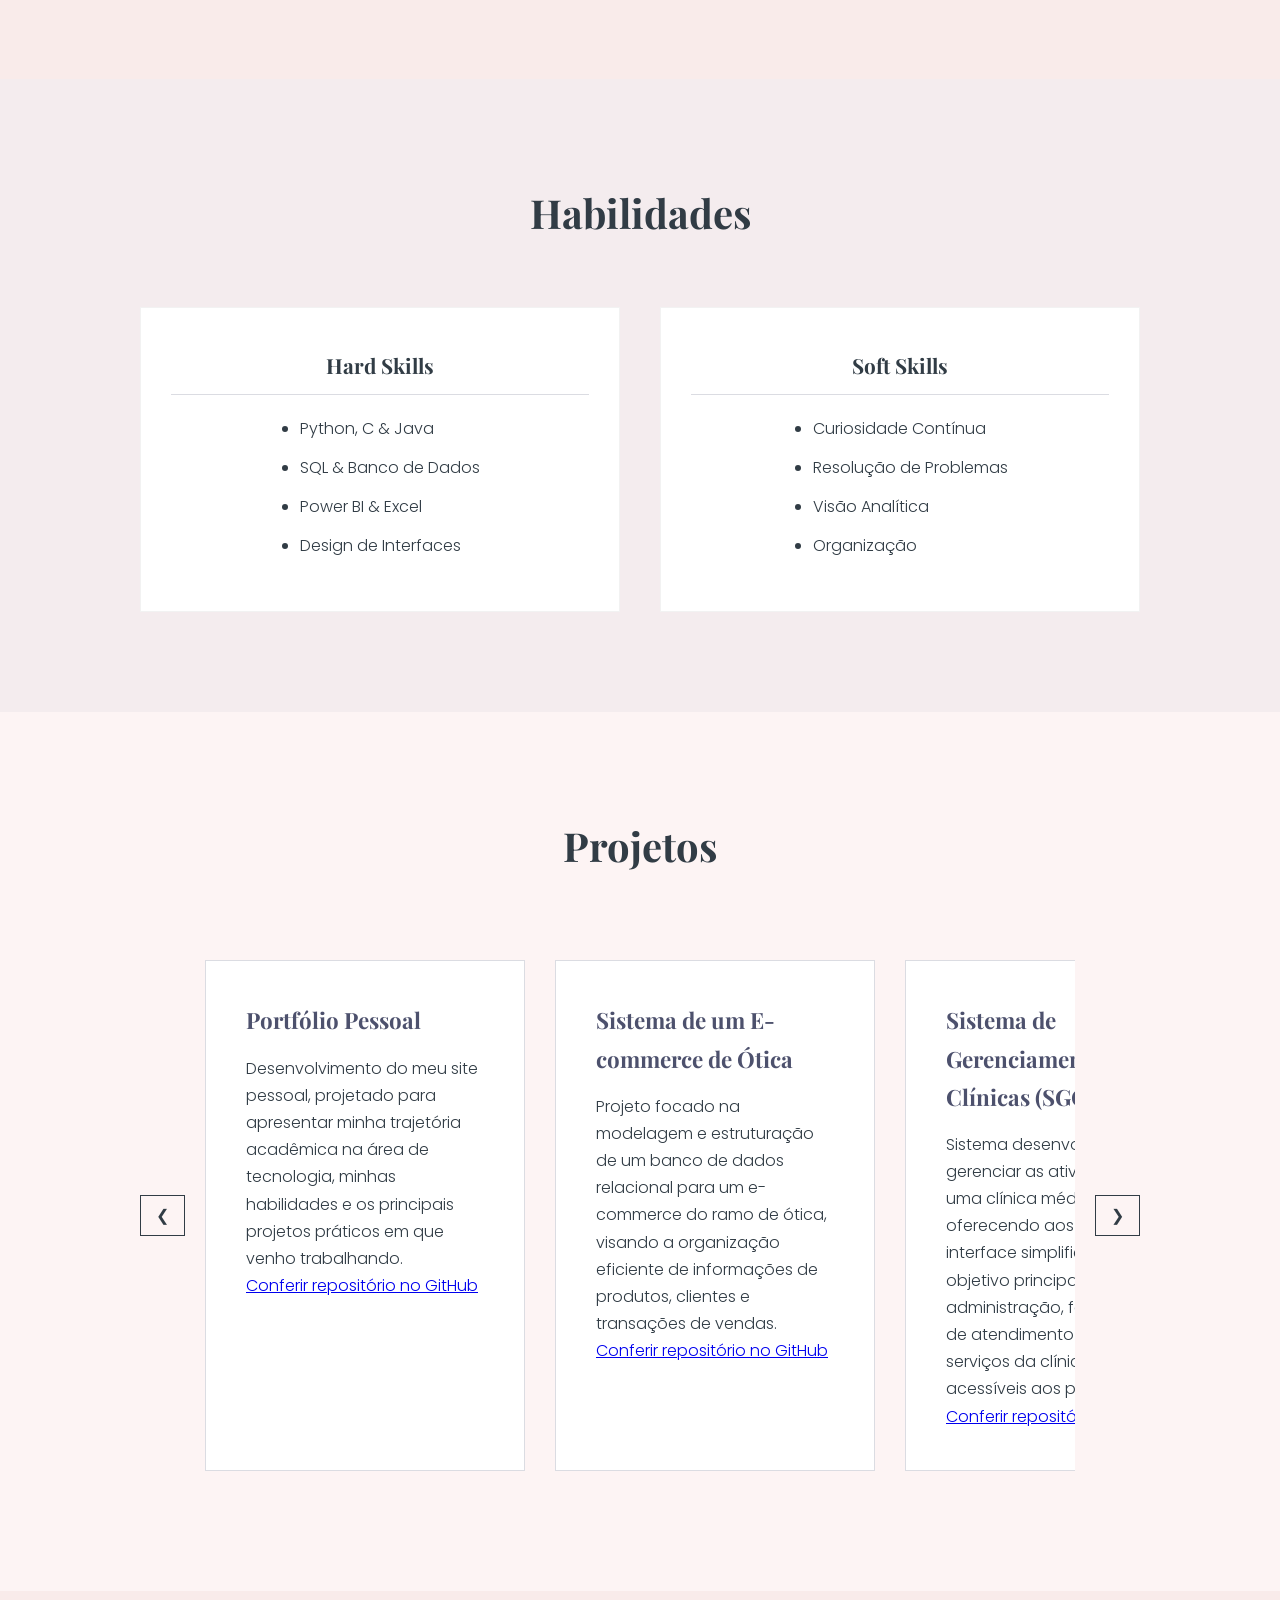
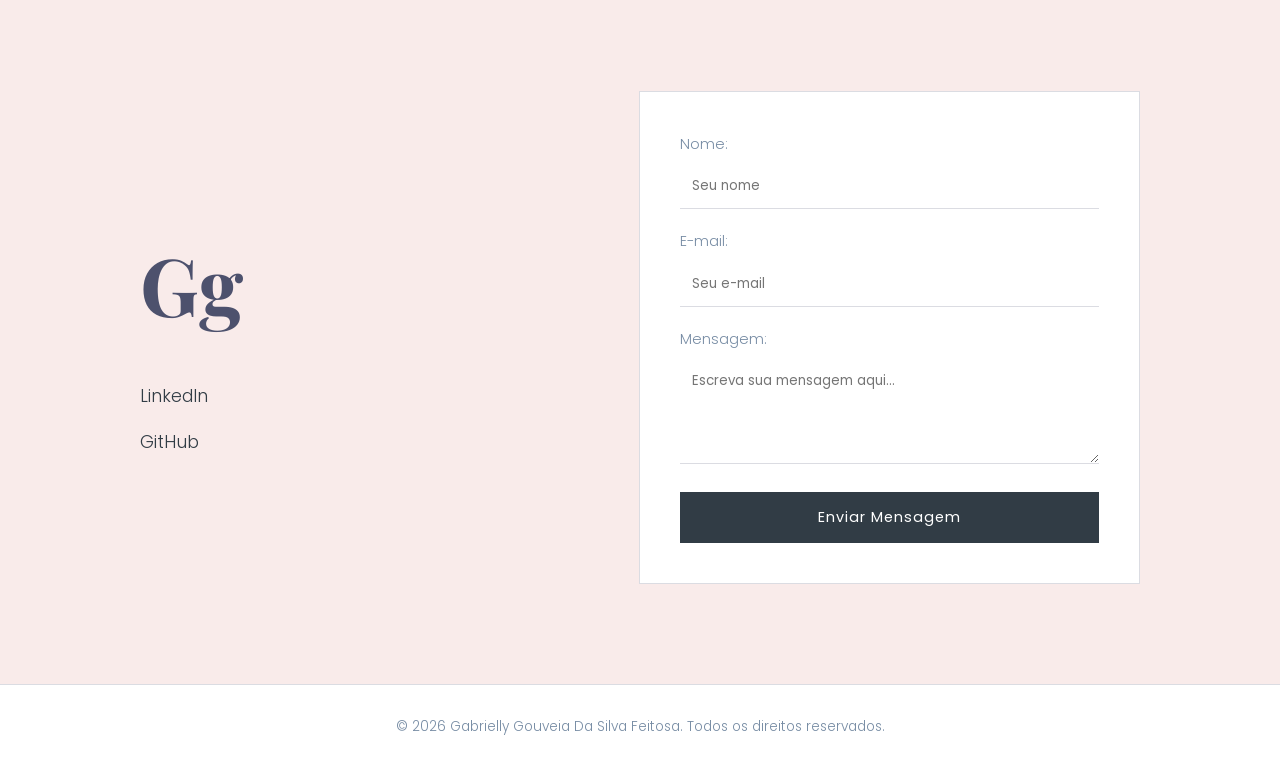
==== commit 391daa28: "Projetos organizados" ====
--- a/index.html
+++ b/index.html
@@ -92,26 +92,37 @@
         </section>
 
         <section id="projetos" class="bg-secundario">
-            <div class="conteudo-secao">
-                <h2>Projetos</h2>
-                <div class="carrossel-wrapper">
-                    <button id="btn-ant" class="seta-carrossel">❮</button>
-                    
-                    <div class="projetos-container">
-                        <article class="projeto-item">
-                            <h3>Banco de Dados Veterinária</h3>
-                            <p>Projeto acadêmico com modelagem e estruturação completa para o sistema de uma clínica.</p>
-                        </article>
-                        <article class="projeto-item">
-                            <h3>Site Biografia</h3>
-                            <p>Meu portfólio web responsivo, desenvolvido com HTML Semântico, CSS3 e JavaScript puro.</p>
-                        </article>
-                        </div>
+    <div class="conteudo-secao">
+        <h2>Projetos</h2>
+        <div class="carrossel-wrapper">
+            <button id="btn-ant" class="seta-carrossel">❮</button>
+            
+            <div class="projetos-container">
+                
+                <article class="projeto-item">
+                    <h3>Portfólio Pessoal</h3>
+                    <p>Desenvolvimento do meu site pessoal, projetado para apresentar minha trajetória acadêmica na área de tecnologia, minhas habilidades e os principais projetos práticos em que venho trabalhando.</p>
+                    <a href="https://github.com/GabriellyGouveia/ProjetoBio_GabriellyGouveia target="_blank" class="link-projeto">Conferir repositório no GitHub</a>
+                </article>
 
-                    <button id="btn-prox" class="seta-carrossel">❯</button>
-                </div>
+                <article class="projeto-item">
+                    <h3>Sistema de um E-commerce de Ótica</h3>
+                    <p>Projeto focado na modelagem e estruturação de um banco de dados relacional para um e-commerce do ramo de ótica, visando a organização eficiente de informações de produtos, clientes e transações de vendas.</p>
+                    <a href="https://github.com/GabriellyGouveia/Projeto-BD target="_blank" class="link-projeto">Conferir repositório no GitHub</a>
+                </article>
+                
+                <article class="projeto-item">
+                    <h3>Sistema de Gerenciamento para Clínicas (SGC)</h3>
+                    <p>Sistema desenvolvido para gerenciar as atividades de uma clínica médica particular, oferecendo aos usuários uma interface simplificada. O objetivo principal é otimizar a administração, facilitar o fluxo de atendimento e tornar os serviços da clínica mais acessíveis aos pacientes.</p>
+                    <a href="https://github.com/GabriellyGouveia/Sistema-de-Gerenciamento-para-Clinicas target="_blank" class="link-projeto">Conferir repositório no GitHub</a>
+                </article>
+
             </div>
-        </section>
+
+            <button id="btn-prox" class="seta-carrossel">❯</button>
+        </div>
+    </div>
+</section>
 
         <section id="contato">
             <div class="conteudo-secao contato-container">
--- a/css/style.css
+++ b/css/style.css
@@ -207,16 +207,19 @@
 
 .card p, .card-habilidade ul {
     font-size: 0.95rem;
-    color: var(--azul-secundario);
-}
-
-.card-habilidade ul {
-    list-style-type: none; /* Tirando as bolinhas pra ficar mais limpo */
-    text-align: center;
-}
-
-.card-habilidade li {
-    margin-bottom: 10px;
+    color: var(--azul-texto); /* Trocamos a cor aqui! */
+}
+
+.card ul {
+    list-style-type: disc; /* Mantém as bolinhas */
+    text-align: left; /* Deixa o texto alinhado para leitura fácil */
+    width: fit-content; /* Faz o bloco da lista ter a largura exata do texto */
+    margin: 0 auto; /* Centraliza o bloco inteiro no meio do cartão */
+    padding-left: 20px; /* Dá um espaço de respiro para as bolinhas */
+}
+
+.card li {
+    margin-bottom: 12px; /* Dá um espacinho um pouco melhor entre as linhas */
 }
 
 /* --- CARROSSEL DE PROJETOS --- */
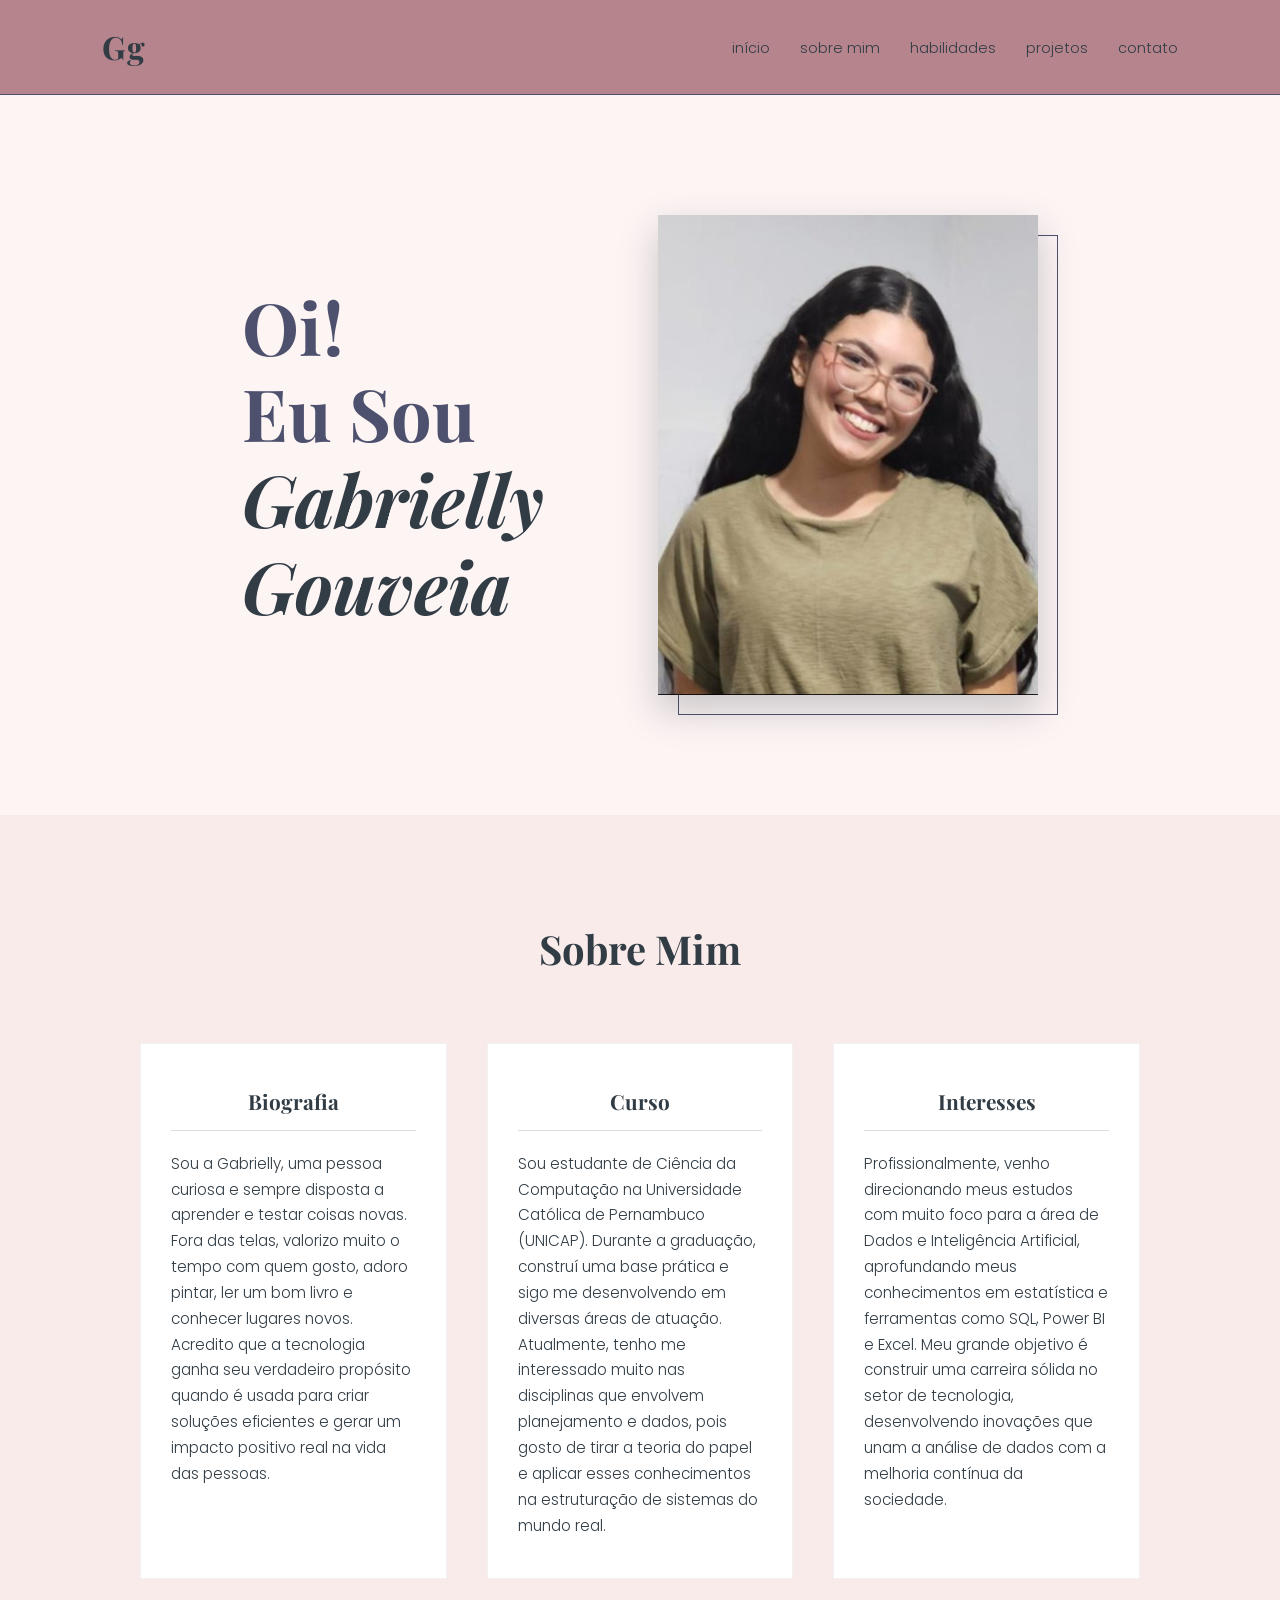
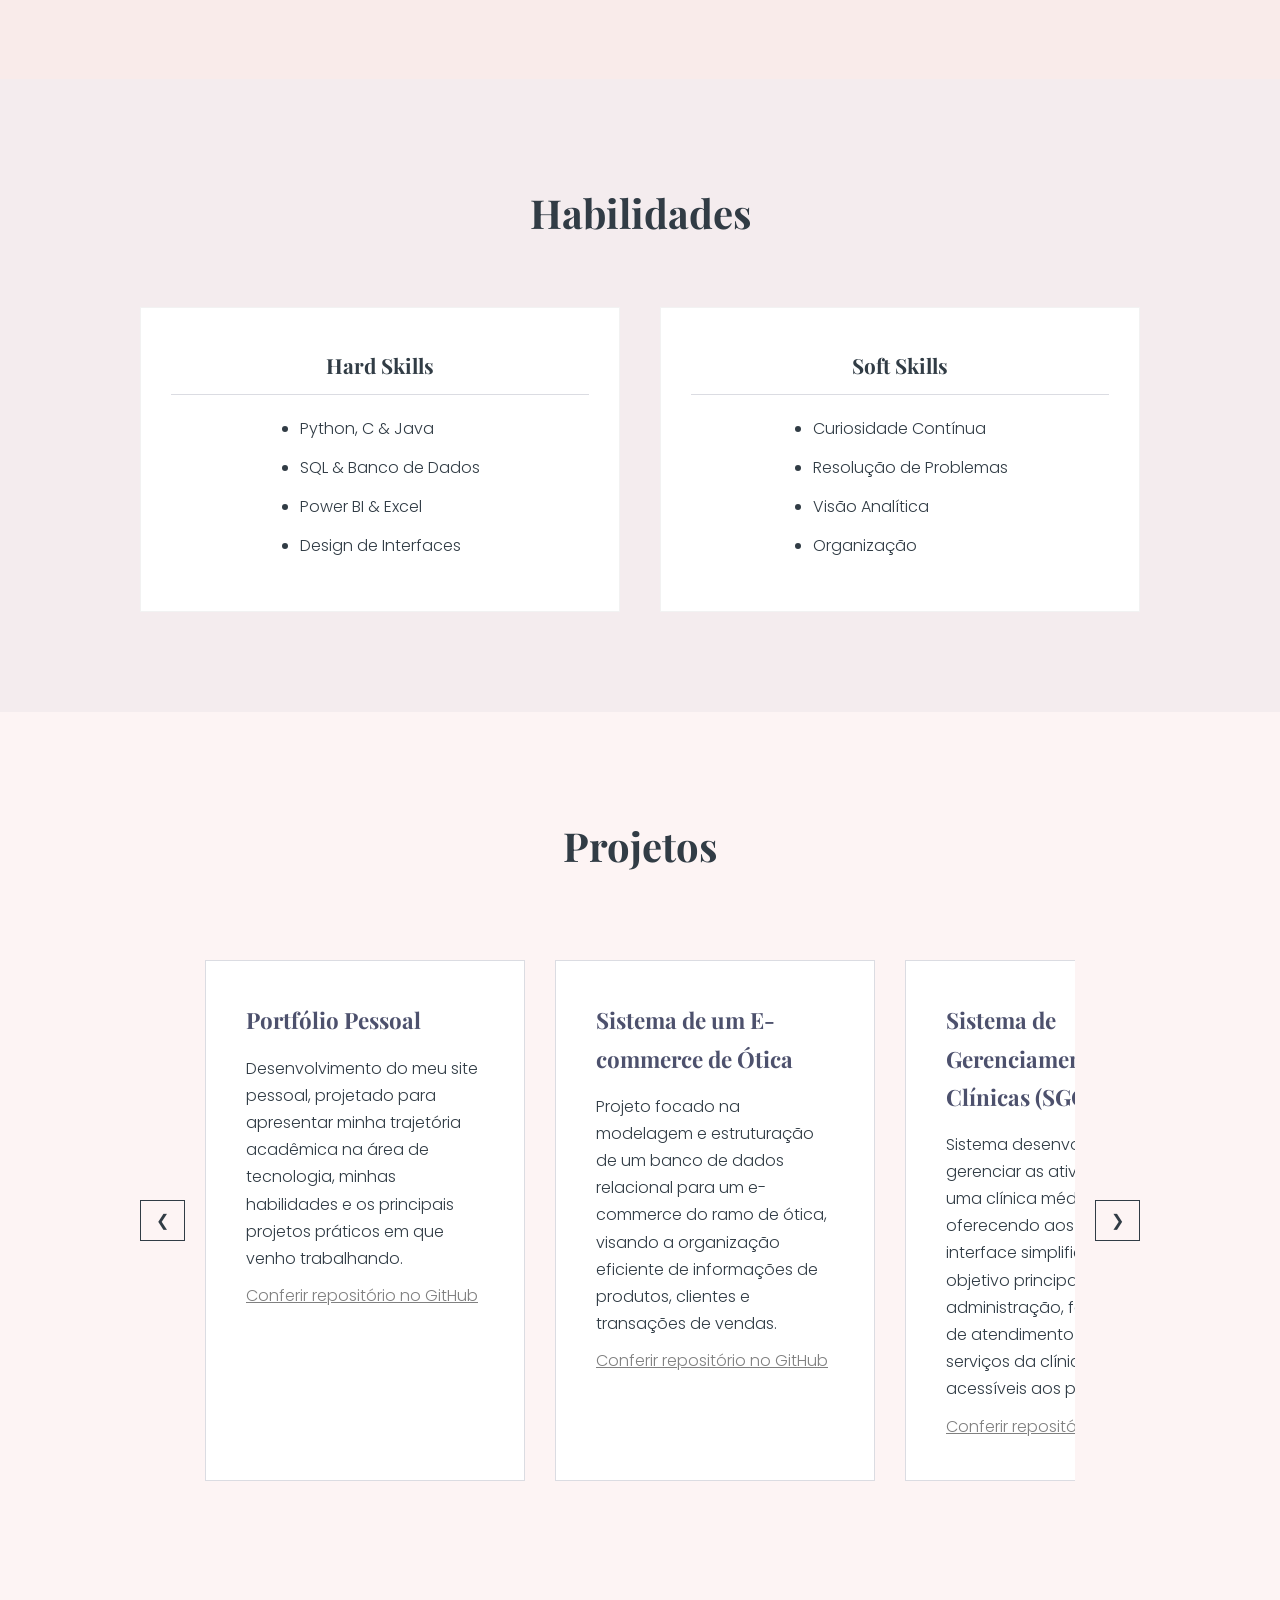
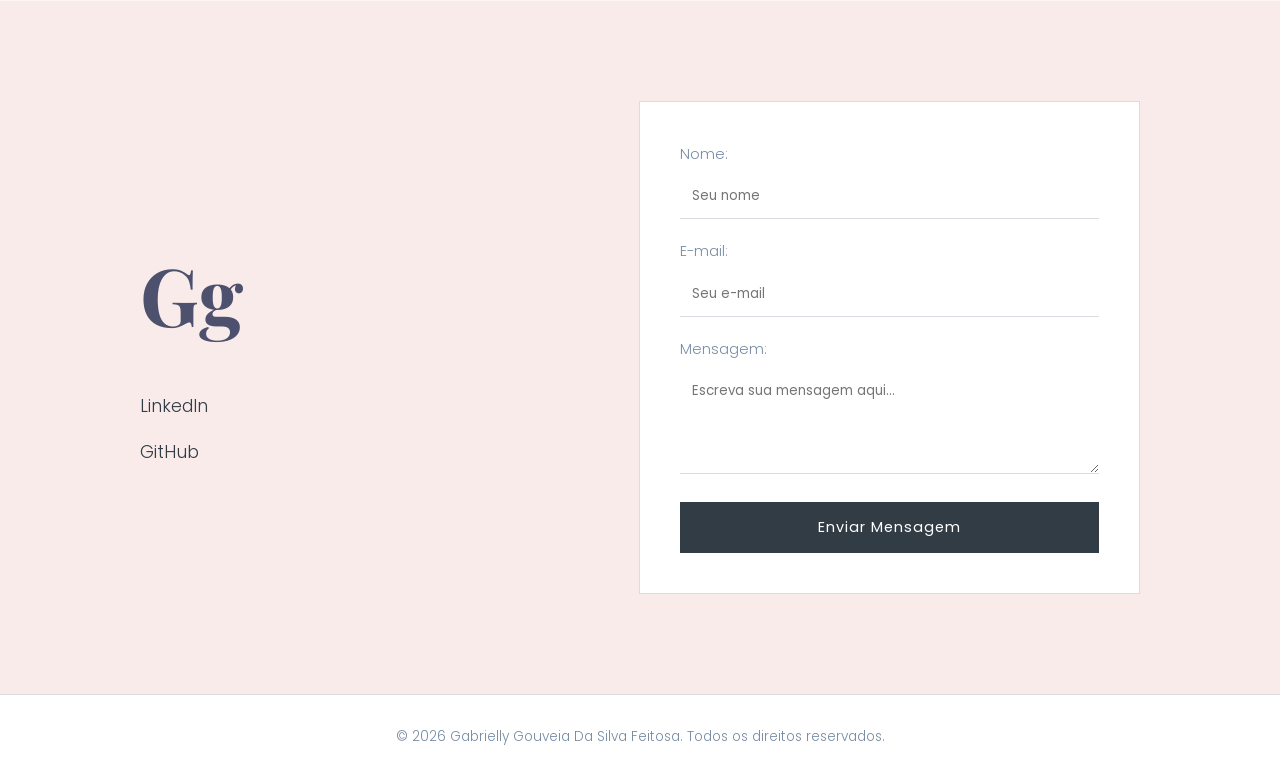
==== commit f515a0a6: "Links" ====
--- a/index.html
+++ b/index.html
@@ -102,19 +102,19 @@
                 <article class="projeto-item">
                     <h3>Portfólio Pessoal</h3>
                     <p>Desenvolvimento do meu site pessoal, projetado para apresentar minha trajetória acadêmica na área de tecnologia, minhas habilidades e os principais projetos práticos em que venho trabalhando.</p>
-                    <a href="https://github.com/GabriellyGouveia/ProjetoBio_GabriellyGouveia target="_blank" class="link-projeto">Conferir repositório no GitHub</a>
+                    <a href="https://github.com/GabriellyGouveia/ProjetoBio_GabriellyGouveia target"="_blank" class="link-projeto">Conferir repositório no GitHub</a>
                 </article>
 
                 <article class="projeto-item">
                     <h3>Sistema de um E-commerce de Ótica</h3>
                     <p>Projeto focado na modelagem e estruturação de um banco de dados relacional para um e-commerce do ramo de ótica, visando a organização eficiente de informações de produtos, clientes e transações de vendas.</p>
-                    <a href="https://github.com/GabriellyGouveia/Projeto-BD target="_blank" class="link-projeto">Conferir repositório no GitHub</a>
+                    <a href="https://github.com/GabriellyGouveia/Projeto-BD target"="_blank" class="link-projeto">Conferir repositório no GitHub</a>
                 </article>
                 
                 <article class="projeto-item">
                     <h3>Sistema de Gerenciamento para Clínicas (SGC)</h3>
                     <p>Sistema desenvolvido para gerenciar as atividades de uma clínica médica particular, oferecendo aos usuários uma interface simplificada. O objetivo principal é otimizar a administração, facilitar o fluxo de atendimento e tornar os serviços da clínica mais acessíveis aos pacientes.</p>
-                    <a href="https://github.com/GabriellyGouveia/Sistema-de-Gerenciamento-para-Clinicas target="_blank" class="link-projeto">Conferir repositório no GitHub</a>
+                    <a href="https://github.com/GabriellyGouveia/Sistema-de-Gerenciamento-para-Clinicas target"="_blank" class="link-projeto">Conferir repositório no GitHub</a>
                 </article>
 
             </div>
--- a/css/style.css
+++ b/css/style.css
@@ -254,6 +254,19 @@
     font-size: 1.4rem;
 }
 
+.link-projeto {
+    color: #808080; 
+    text-decoration: underline; 
+    position: relative; 
+    z-index: 99; 
+    display: inline-block; 
+    margin-top: 10px; 
+}
+
+.link-projeto:hover {
+    color: #555555; 
+}
+
 .seta-carrossel {
     background-color: transparent;
     color: var(--azul-texto);
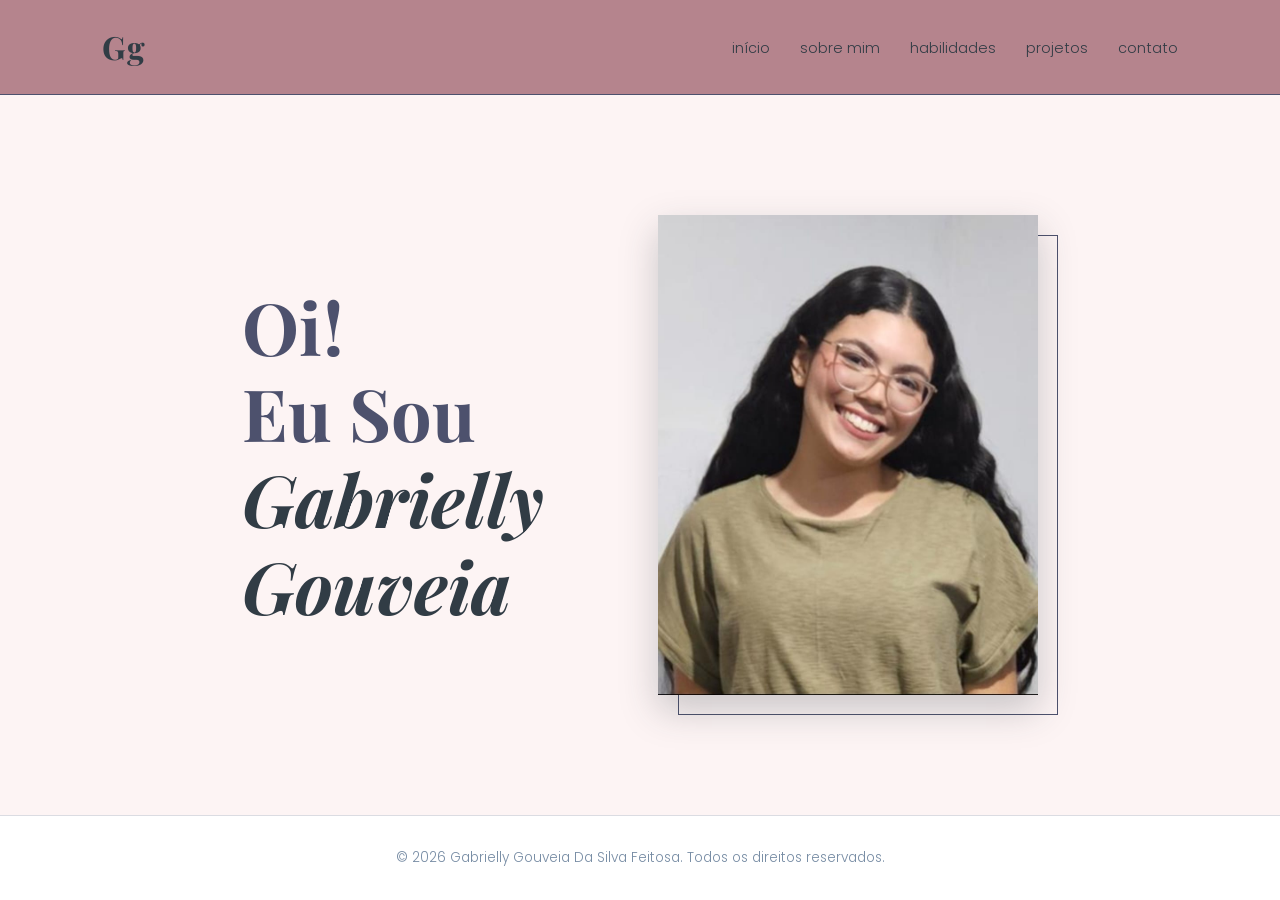
==== commit d25d9cab: "Organização final" ====
--- a/index.html
+++ b/index.html
@@ -2,161 +2,80 @@
 <html lang="pt-BR">
 <head>
     <meta charset="UTF-8">
+
+    <!-- Responsividade: faz o site se adaptar a telas menores -->
     <meta name="viewport" content="width=device-width, initial-scale=1.0">
+
+    <!-- Título da aba do navegador -->
     <title>Gg - Portfólio Gabrielly</title>
+
+    <!-- Importação de fontes do Google para estilização do texto -->
     <link href="https://fonts.googleapis.com/css2?family=Playfair+Display:wght@400;700&family=Poppins:wght@300;400;600&display=swap" rel="stylesheet">
+
+    <!-- Arquivo CSS principal -->
     <link rel="stylesheet" href="css/style.css">
 </head>
+
 <body>
-
     <header>
+        <!-- Área da logo (iniciais como identidade visual) -->
         <div class="logo-area">
             <h1>Gg</h1>
         </div>
-        
+
+        <!-- Botão do menu hamburguer (usado no mobile) -->
         <button id="menu-hamburguer">☰</button>
 
+        <!-- Menu de navegação do site -->
         <nav id="nav-menu">
             <ul>
-                <li><a href="#inicio">Início</a></li>
-                <li><a href="#sobre-mim">Sobre Mim</a></li>
-                <li><a href="#habilidades">Habilidades</a></li>
-                <li><a href="#projetos">Projetos</a></li>
-                <li><a href="#contato">Contato</a></li>
+                <!-- Links para as páginas do portfólio -->
+                <li><a href="index.html">Início</a></li>
+                <li><a href="sobre-mim.html">Sobre Mim</a></li>
+                <li><a href="habilidades.html">Habilidades</a></li>
+                <li><a href="projetos.html">Projetos</a></li>
+                <li><a href="contato.html">Contato</a></li>
             </ul>
         </nav>
     </header>
 
     <main>
+        <!-- Seção principal (hero) com apresentação -->
         <section id="inicio" class="hero">
+            
+            <!-- Texto de apresentação -->
             <div class="hero-texto">
-                <h2>Oi!<br>Eu Sou<br><span class="nome-destaque">Gabrielly<br>Gouveia</span></h2>
-            </div>
-            <div class="hero-foto-container">
-                <div class="bloco-composicao"></div>
-                <img src="img/euverde.jpeg" alt="Foto Gabrielly Gouveia" class="foto-principal">
-            </div>
-        </section>
-
-        <section id="sobre-mim" class="bg-tom2">
-            <div class="conteudo-secao">
-                <h2>Sobre Mim</h2>
-                <div class="grid-3-colunas">
-                    
-                    <article class="card">
-                        <h3>Biografia</h3>
-                        <p>Sou a Gabrielly, uma pessoa curiosa e sempre disposta a aprender e testar coisas novas. Fora das telas, valorizo muito o tempo com quem gosto, adoro pintar, ler um bom livro e conhecer lugares novos. Acredito que a tecnologia ganha seu verdadeiro propósito quando é usada para criar soluções eficientes e gerar um impacto positivo real na vida das pessoas.</p>
-                    </article>
-
-                    <article class="card">
-                        <h3>Curso</h3>
-                        <p>Sou estudante de Ciência da Computação na Universidade Católica de Pernambuco (UNICAP). Durante a graduação, construí uma base prática e sigo me desenvolvendo em diversas áreas de atuação. Atualmente, tenho me interessado muito nas disciplinas que envolvem planejamento e dados, pois gosto de tirar a teoria do papel e aplicar esses conhecimentos na estruturação de sistemas do mundo real.</p>
-                    </article>
-
-                    <article class="card">
-                        <h3>Interesses</h3>
-                        <p>Profissionalmente, venho direcionando meus estudos com muito foco para a área de Dados e Inteligência Artificial, aprofundando meus conhecimentos em estatística e ferramentas como SQL, Power BI e Excel. Meu grande objetivo é construir uma carreira sólida no setor de tecnologia, desenvolvendo inovações que unam a análise de dados com a melhoria contínua da sociedade.</p>
-                    </article>
-
-                </div>
-            </div>
-        </section>
-
-        <section id="habilidades" class="bg-tom3">
-            <div class="conteudo-secao">
-                <h2>Habilidades</h2>
-                <div class="grid-3-colunas">
-                    
-                    <article class="card">
-                        <h3>Hard Skills</h3>
-                        <ul>
-                            <li>Python, C & Java</li>
-                            <li>SQL & Banco de Dados</li>
-                            <li>Power BI & Excel</li>
-                            <li>Design de Interfaces</li>
-                        </ul>
-                    </article>
-
-                    <article class="card">
-                        <h3>Soft Skills</h3>
-                        <ul>
-                            <li>Curiosidade Contínua</li>
-                            <li>Resolução de Problemas</li>
-                            <li>Visão Analítica</li>
-                            <li>Organização</li>
-                        </ul>
-                    </article>
-
-                </div>
-            </div>
-        </section>
-
-        <section id="projetos" class="bg-secundario">
-    <div class="conteudo-secao">
-        <h2>Projetos</h2>
-        <div class="carrossel-wrapper">
-            <button id="btn-ant" class="seta-carrossel">❮</button>
-            
-            <div class="projetos-container">
-                
-                <article class="projeto-item">
-                    <h3>Portfólio Pessoal</h3>
-                    <p>Desenvolvimento do meu site pessoal, projetado para apresentar minha trajetória acadêmica na área de tecnologia, minhas habilidades e os principais projetos práticos em que venho trabalhando.</p>
-                    <a href="https://github.com/GabriellyGouveia/ProjetoBio_GabriellyGouveia target"="_blank" class="link-projeto">Conferir repositório no GitHub</a>
-                </article>
-
-                <article class="projeto-item">
-                    <h3>Sistema de um E-commerce de Ótica</h3>
-                    <p>Projeto focado na modelagem e estruturação de um banco de dados relacional para um e-commerce do ramo de ótica, visando a organização eficiente de informações de produtos, clientes e transações de vendas.</p>
-                    <a href="https://github.com/GabriellyGouveia/Projeto-BD target"="_blank" class="link-projeto">Conferir repositório no GitHub</a>
-                </article>
-                
-                <article class="projeto-item">
-                    <h3>Sistema de Gerenciamento para Clínicas (SGC)</h3>
-                    <p>Sistema desenvolvido para gerenciar as atividades de uma clínica médica particular, oferecendo aos usuários uma interface simplificada. O objetivo principal é otimizar a administração, facilitar o fluxo de atendimento e tornar os serviços da clínica mais acessíveis aos pacientes.</p>
-                    <a href="https://github.com/GabriellyGouveia/Sistema-de-Gerenciamento-para-Clinicas target"="_blank" class="link-projeto">Conferir repositório no GitHub</a>
-                </article>
-
+                <!-- Uso de <br> para quebrar linha e dar estilo visual -->
+                <h2>
+                    Oi!<br>
+                    Eu Sou<br>
+                    <span class="nome-destaque">
+                        Gabrielly<br>Gouveia
+                    </span>
+                </h2>
             </div>
 
-            <button id="btn-prox" class="seta-carrossel">❯</button>
-        </div>
-    </div>
-</section>
+            <!-- Área da imagem -->
+            <div class="hero-foto-container">
+                <!-- Elemento decorativo para composição visual -->
+                <div class="bloco-composicao"></div>
 
-        <section id="contato">
-            <div class="conteudo-secao contato-container">
-                <div class="contato-info">
-                    <h1 class="logo-grande">Gg</h1>
-                    <div class="redes-links">
-                        <a href=https://www.linkedin.com/in/gabriellygouveia/ target="_blank">LinkedIn</a>
-                        <a href=https://github.com/GabriellyGouveia target="_blank">GitHub</a>
-                    </div>
-                </div>
-                
-                <form id="form-contato" class="form-estilizado">
-                    <div>
-                        <label for="nome">Nome:</label>
-                        <input type="text" id="nome" name="nome" placeholder="Seu nome">
-                    </div>
-                    <div>
-                        <label for="email">E-mail:</label>
-                        <input type="email" id="email" name="email" placeholder="Seu e-mail">
-                    </div>
-                    <div>
-                        <label for="mensagem">Mensagem:</label>
-                        <textarea id="mensagem" name="mensagem" rows="4" placeholder="Escreva sua mensagem aqui..."></textarea>
-                    </div>
-                    <button type="submit">Enviar Mensagem</button>
-                </form>
+                <!-- Imagem principal -->
+                <img src="img/euverde.jpeg" alt="Foto Gabrielly Gouveia" class="foto-principal">
             </div>
         </section>
     </main>
 
     <footer>
-        <p>&copy; <span id="ano-atual"></span> Gabrielly Gouveia Da Silva Feitosa. Todos os direitos reservados.</p>
+        <!-- Rodapé com ano dinâmico -->
+        <p>
+            &copy; <span id="ano-atual"></span> 
+            Gabrielly Gouveia Da Silva Feitosa. 
+            Todos os direitos reservados.
+        </p>
     </footer>
 
+    <!-- Script JavaScript -->
     <script src="js/script.js"></script>
 </body>
 </html>
--- a/css/style.css
+++ b/css/style.css
@@ -1,63 +1,76 @@
 /* --- PALETA DE CORES DEFINITIVA --- */
 :root {
-    --azul-ardosia: #4d516d;    /* Detalhes do menu e interações */
-    --azul-texto: #313c45;       /* Textos principais */
-    --azul-secundario: #778ca4;   /* Textos mais leves/parágrafos */
+    /* Cores principais usadas no site */
+    --azul-ardosia: #4d516d;    /* Usado em detalhes e interações */
+    --azul-texto: #313c45;      /* Cor principal dos textos */
+    --azul-secundario: #778ca4; /* Textos mais suaves */
     
-    --rosa-antigo: #b5848d;      /* Cor principal da barra de navegação */
+    --rosa-antigo: #b5848d;     /* Cor do header/menu */
     
-    /* Fundos alternados claríssimos */
-    --bg-creme-rosa: #fdf4f4;    /* Tom 1 (Início e Projetos) */
-    --bg-blush-suave: #f9ebea;    /* Tom 2 (Sobre Mim e Contato) */
-    --bg-rosado: #f4ecee;    /* Tom 3 (Habilidades) */
+    /* Fundos das seções (alternando pra dar contraste leve) */
+    --bg-creme-rosa: #fdf4f4;   /* Início e Projetos */
+    --bg-blush-suave: #f9ebea;  /* Sobre Mim e Contato */
+    --bg-rosado: #f4ecee;       /* Habilidades */
     
-    --branco-puro: #ffffff;      /* Para os cards saltarem da tela */
-    --linha-delicada: rgba(77, 81, 109, 0.2); 
+    --branco-puro: #ffffff;     /* Cards */
+    --linha-delicada: rgba(77, 81, 109, 0.2); /* Linhas e bordas leves */
 }
 
 /* --- RESET BÁSICO --- */
 * {
     margin: 0;
     padding: 0;
-    box-sizing: border-box;
+    box-sizing: border-box; /* Evita problemas de tamanho */
 }
 
 body {
-    /* Fonte Poppins para leitura limpa */
+    /* Fonte padrão do site */
     font-family: 'Poppins', sans-serif;
+
+    /* Cor de fundo inicial */
     background-color: var(--bg-creme-rosa); 
-    color: var(--azul-texto);
-    line-height: 1.7;
+
+    /* Cor padrão dos textos */
+    color: var(--azul-texto);
+
+    line-height: 1.7; /* Espaçamento entre linhas */
     font-weight: 300;
 }
 
-/* Fonte Playfair Display para todos os títulos (A estética "Ananya") */
+/* Fonte diferente só para títulos */
 h1, h2, h3, .logo-grande, .nome-destaque {
     font-family: 'Playfair Display', serif;
     font-weight: 700;
 }
 
-/* --- HEADER MINIMALISTA --- */
+/* --- HEADER --- */
 header {
     background-color: var(--rosa-antigo);
+
+    /* Espaçamento interno */
     padding: 20px 8%;
+
+    /* Layout horizontal */
     display: flex; 
     justify-content: space-between;
     align-items: center;
+
+    /* Fixa no topo ao rolar */
     position: sticky; 
     top: 0;
     z-index: 1000;
-    /* Linha fina e delicada na cor exata que você pediu */
+
+    /* Linha inferior discreta */
     border-bottom: 1px solid var(--azul-ardosia);
 }
 
 header h1 {
     font-size: 2rem;
-    color: var(--azul-texto); /* Cor alterada para escuro */
+    color: var(--azul-texto);
     letter-spacing: 1px;
 }
 
-/* Essa parte continua intacta para não quebrar o layout: */
+/* Menu */
 nav ul {
     list-style: none;
     display: flex;
@@ -65,31 +78,34 @@
 }
 
 nav a {
-    color: var(--azul-texto); /* Cor alterada para escuro */
+    color: var(--azul-texto);
     text-decoration: none;
     font-size: 0.9rem;
     transition: 0.3s;
     text-transform: lowercase; 
 }
 
+/* Efeito ao passar o mouse */
 nav a:hover {
-    color: var(--branco-puro); /* Efeito de contraste branco ao passar o mouse */
-}
-
+    color: var(--branco-puro);
+}
+
+/* Botão hamburguer (mobile) */
 #menu-hamburguer {
     display: none;
     background: none;
     border: none;
-    color: var(--azul-texto); /* Cor alterada para escuro */
+    color: var(--azul-texto);
     font-size: 25px;
     cursor: pointer;
 }
 
-/* --- SEÇÕES E DIVISÓRIAS (Com as cores que você mapeou) --- */
+/* --- SEÇÕES --- */
 section {
     padding: 100px 8%;
 }
 
+/* Aplicação das cores de fundo por seção */
 #inicio, #projetos {
     background-color: var(--bg-creme-rosa);
 }
@@ -102,15 +118,18 @@
     background-color: var(--bg-rosado);
 }
 
+/* Classe auxiliar */
 .bg-branco {
     background-color: var(--branco-puro);
 }
 
+/* Limita largura do conteúdo */
 .conteudo-secao {
     max-width: 1000px;
     margin: 0 auto;
 }
 
+/* Título das seções */
 h2 {
     font-size: 2.5rem;
     margin-bottom: 60px;
@@ -118,117 +137,136 @@
     color: var(--azul-texto); 
 }
 
-/* --- HERO SECTION (INÍCIO) --- */
+/* --- HERO (INÍCIO) --- */
 .hero {
     display: flex;
     justify-content: space-between;
     align-items: center;
+
     min-height: 80vh;
+
     max-width: 1000px;
     margin: 0 auto;
+
     gap: 50px;
 }
 
+/* Texto principal */
 .hero-texto h2 {
     text-align: left;
     font-size: 4.5rem; 
     line-height: 1.2;
-    /* Colocamos a cor mais clara e suave aqui */
+
     color: var(--azul-ardosia); 
     margin-bottom: 0;
 }
 
+/* Destaque do nome */
 .nome-destaque {
-    /* Colocamos a cor mais forte e escura aqui para dar destaque ao seu nome */
     color: var(--azul-texto); 
     font-style: italic; 
 }
 
+/* Container da imagem */
 .hero-foto-container {
     position: relative;
     width: 380px;
     height: 480px;
 }
 
-/* Bloco estético mais sutil */
+/* Elemento decorativo atrás da imagem */
 .bloco-composicao {
     position: absolute;
     top: 20px;
     left: 20px;
     width: 100%;
     height: 100%;
-    border: 1px solid var(--azul-ardosia); /* Apenas o contorno vazado, bem chique */
+    border: 1px solid var(--azul-ardosia);
     z-index: 1;
 }
 
+/* Imagem principal */
 .foto-principal {
     position: absolute;
     width: 100%;
     height: 100%;
     object-fit: cover;
     z-index: 2;
-    /* AQUI ESTÁ A SOMBRA ADICIONADA: Elegante e suave */
+
+    /* Sombra suave */
     box-shadow: 0 15px 35px rgba(49, 60, 69, 0.25);
 }
 
-/* --- GRIDS (SOBRE MIM E HABILIDADES) --- */
+/* --- GRID (CARDS) --- */
 .grid-3-colunas {
     display: flex;
     justify-content: space-between;
     gap: 40px;
 }
 
+/* Cards padrão */
 .card, .card-habilidade {
     background-color: var(--branco-puro);
     padding: 40px 30px;
     flex: 1;
-    border: 1px solid rgba(0,0,0,0.05); /* Borda quase invisível */
+
+    /* Borda bem leve */
+    border: 1px solid rgba(0,0,0,0.05);
+
+    /* Animação ao interagir */
     transition: transform 0.3s ease;
 }
 
-/* Invertendo a cor do card se ele estiver na seção branca */
+/* Variação de cor quando estiver em fundo branco */
 .bg-branco .card {
     background-color: var(--bg-creme-rosa);
     border: none;
 }
 
+/* Efeito ao passar o mouse */
 .card:hover, .card-habilidade:hover {
     transform: translateY(-5px);
 }
 
+/* Títulos dos cards */
 .card h3, .card-habilidade h3 {
     color: var(--azul-texto);
     margin-bottom: 20px;
     font-size: 1.3rem;
     text-align: center;
+
+    /* Linha decorativa */
     border-bottom: 1px solid var(--linha-delicada);
     padding-bottom: 10px;
 }
 
+/* Conteúdo dos cards */
 .card p, .card-habilidade ul {
     font-size: 0.95rem;
-    color: var(--azul-texto); /* Trocamos a cor aqui! */
-}
-
+    color: var(--azul-texto);
+}
+
+/* Lista dentro dos cards */
 .card ul {
-    list-style-type: disc; /* Mantém as bolinhas */
-    text-align: left; /* Deixa o texto alinhado para leitura fácil */
-    width: fit-content; /* Faz o bloco da lista ter a largura exata do texto */
-    margin: 0 auto; /* Centraliza o bloco inteiro no meio do cartão */
-    padding-left: 20px; /* Dá um espaço de respiro para as bolinhas */
+    list-style-type: disc;
+    text-align: left;
+    width: fit-content;
+    margin: 0 auto;
+    padding-left: 20px;
 }
 
 .card li {
-    margin-bottom: 12px; /* Dá um espacinho um pouco melhor entre as linhas */
-}
-
-/* --- CARROSSEL DE PROJETOS --- */
+    margin-bottom: 12px;
+}
+
+/* --- CARROSSEL --- */
 .carrossel-wrapper { 
     display: flex; 
     align-items: center; 
     gap: 20px; 
 }
 
+/* Container com scroll horizontal */
 .projetos-container { 
     display: flex; 
     overflow-x: auto; 
@@ -237,10 +275,12 @@
     padding: 20px 0; 
 }
 
+/* Esconde a barra de scroll */
 .projetos-container::-webkit-scrollbar { 
     display: none; 
 }
 
+/* Card de projeto */
 .projeto-item {
     min-width: 320px;
     background: var(--branco-puro);
@@ -254,6 +294,7 @@
     font-size: 1.4rem;
 }
 
+/* Link do projeto */
 .link-projeto {
     color: #808080; 
     text-decoration: underline; 
@@ -267,6 +308,7 @@
     color: #555555; 
 }
 
+/* Botões do carrossel */
 .seta-carrossel {
     background-color: transparent;
     color: var(--azul-texto);
@@ -290,14 +332,18 @@
     align-items: center;
 }
 
-.contato-info { flex: 1; }
-
+.contato-info { 
+    flex: 1; 
+}
+
+/* Logo maior */
 .logo-grande { 
     font-size: 5rem; 
     color: var(--azul-ardosia); 
     margin-bottom: 30px; 
 }
 
+/* Links de redes */
 .redes-links { 
     display: flex; 
     flex-direction: column; 
@@ -313,11 +359,13 @@
     transition: 0.3s;
 }
 
+/* Hover nos links */
 .redes-links a:hover {
     border-bottom: 1px solid var(--azul-ardosia);
     color: var(--azul-ardosia);
 }
 
+/* Formulário */
 .form-estilizado { 
     flex: 1; 
     background: var(--branco-puro); 
@@ -325,9 +373,21 @@
     border: 1px solid var(--linha-delicada);
 }
 
-.form-estilizado div { margin-bottom: 20px; }
-.form-estilizado label { display: block; margin-bottom: 8px; font-size: 0.9rem; color: var(--azul-secundario); }
-.form-estilizado input, .form-estilizado textarea { 
+.form-estilizado div { 
+    margin-bottom: 20px; 
+}
+
+/* Labels */
+.form-estilizado label { 
+    display: block; 
+    margin-bottom: 8px; 
+    font-size: 0.9rem; 
+    color: var(--azul-secundario); 
+}
+
+/* Inputs */
+.form-estilizado input, 
+.form-estilizado textarea { 
     width: 100%; 
     padding: 12px; 
     border: none; 
@@ -337,10 +397,14 @@
     outline: none;
     color: var(--azul-texto);
 }
-.form-estilizado input:focus, .form-estilizado textarea:focus {
+
+/* Foco nos campos */
+.form-estilizado input:focus, 
+.form-estilizado textarea:focus {
     border-bottom: 1px solid var(--azul-ardosia);
 }
 
+/* Botão */
 .form-estilizado button { 
     background-color: var(--azul-texto); 
     color: var(--branco-puro); 
@@ -353,6 +417,7 @@
     width: 100%; 
     transition: 0.3s;
 }
+
 .form-estilizado button:hover { 
     background-color: var(--azul-ardosia); 
 }
@@ -364,23 +429,80 @@
     text-align: center; 
     padding: 30px; 
     font-size: 0.85rem;
+
+    /* Linha superior */
     border-top: 1px solid var(--linha-delicada);
 }
 
-/* --- RESPONSIVIDADE (MOBILE) --- */
+/* --- RESPONSIVIDADE --- */
 @media (max-width: 900px) {
-    header { padding: 15px 5%; }
+
+    /* Ajuste do header */
+    header { 
+        padding: 15px 5%; 
+    }
     
-    #menu-hamburguer { display: block; }
-    #nav-menu { display: none; position: absolute; top: 70px; left: 0; width: 100%; background-color: var(--rosa-antigo); border-bottom: 1px solid var(--linha-delicada); }
-    #nav-menu.ativo { display: block; }
-    #nav-menu ul { flex-direction: column; text-align: center; padding: 30px 0; gap: 20px;}
+    /* Mostra o botão hamburguer */
+    #menu-hamburguer { 
+        display: block; 
+    }
+
+    /* Menu escondido inicialmente */
+    #nav-menu { 
+        display: none; 
+        position: absolute; 
+        top: 70px; 
+        left: 0; 
+        width: 100%; 
+        background-color: var(--rosa-antigo); 
+        border-bottom: 1px solid var(--linha-delicada); 
+    }
+
+    /* Classe ativada via JS */
+    #nav-menu.ativo { 
+        display: block; 
+    }
+
+    #nav-menu ul { 
+        flex-direction: column; 
+        text-align: center; 
+        padding: 30px 0; 
+        gap: 20px;
+    }
     
-    .hero { flex-direction: column; text-align: center; padding-top: 50px; }
-    .hero-texto h2 { text-align: center; font-size: 3.5rem; }
-    .hero-foto-container { width: 100%; max-width: 350px; height: 400px; margin-top: 30px; }
+    /* Ajustes da hero */
+    .hero { 
+        flex-direction: column; 
+        text-align: center; 
+        padding-top: 50px; 
+    }
+
+    .hero-texto h2 { 
+        text-align: center; 
+        font-size: 3.5rem; 
+    }
+
+    .hero-foto-container { 
+        width: 100%; 
+        max-width: 350px; 
+        height: 400px; 
+        margin-top: 30px; 
+    }
     
-    .grid-3-colunas { flex-direction: column; gap: 30px; }
-    .contato-container { flex-direction: column; text-align: center; gap: 40px; }
-    .redes-links { align-items: center; }
+    /* Grid vira coluna */
+    .grid-3-colunas { 
+        flex-direction: column; 
+        gap: 30px; 
+    }
+
+    /* Contato em coluna */
+    .contato-container { 
+        flex-direction: column; 
+        text-align: center; 
+        gap: 40px; 
+    }
+
+    .redes-links { 
+        align-items: center; 
+    }
 }
